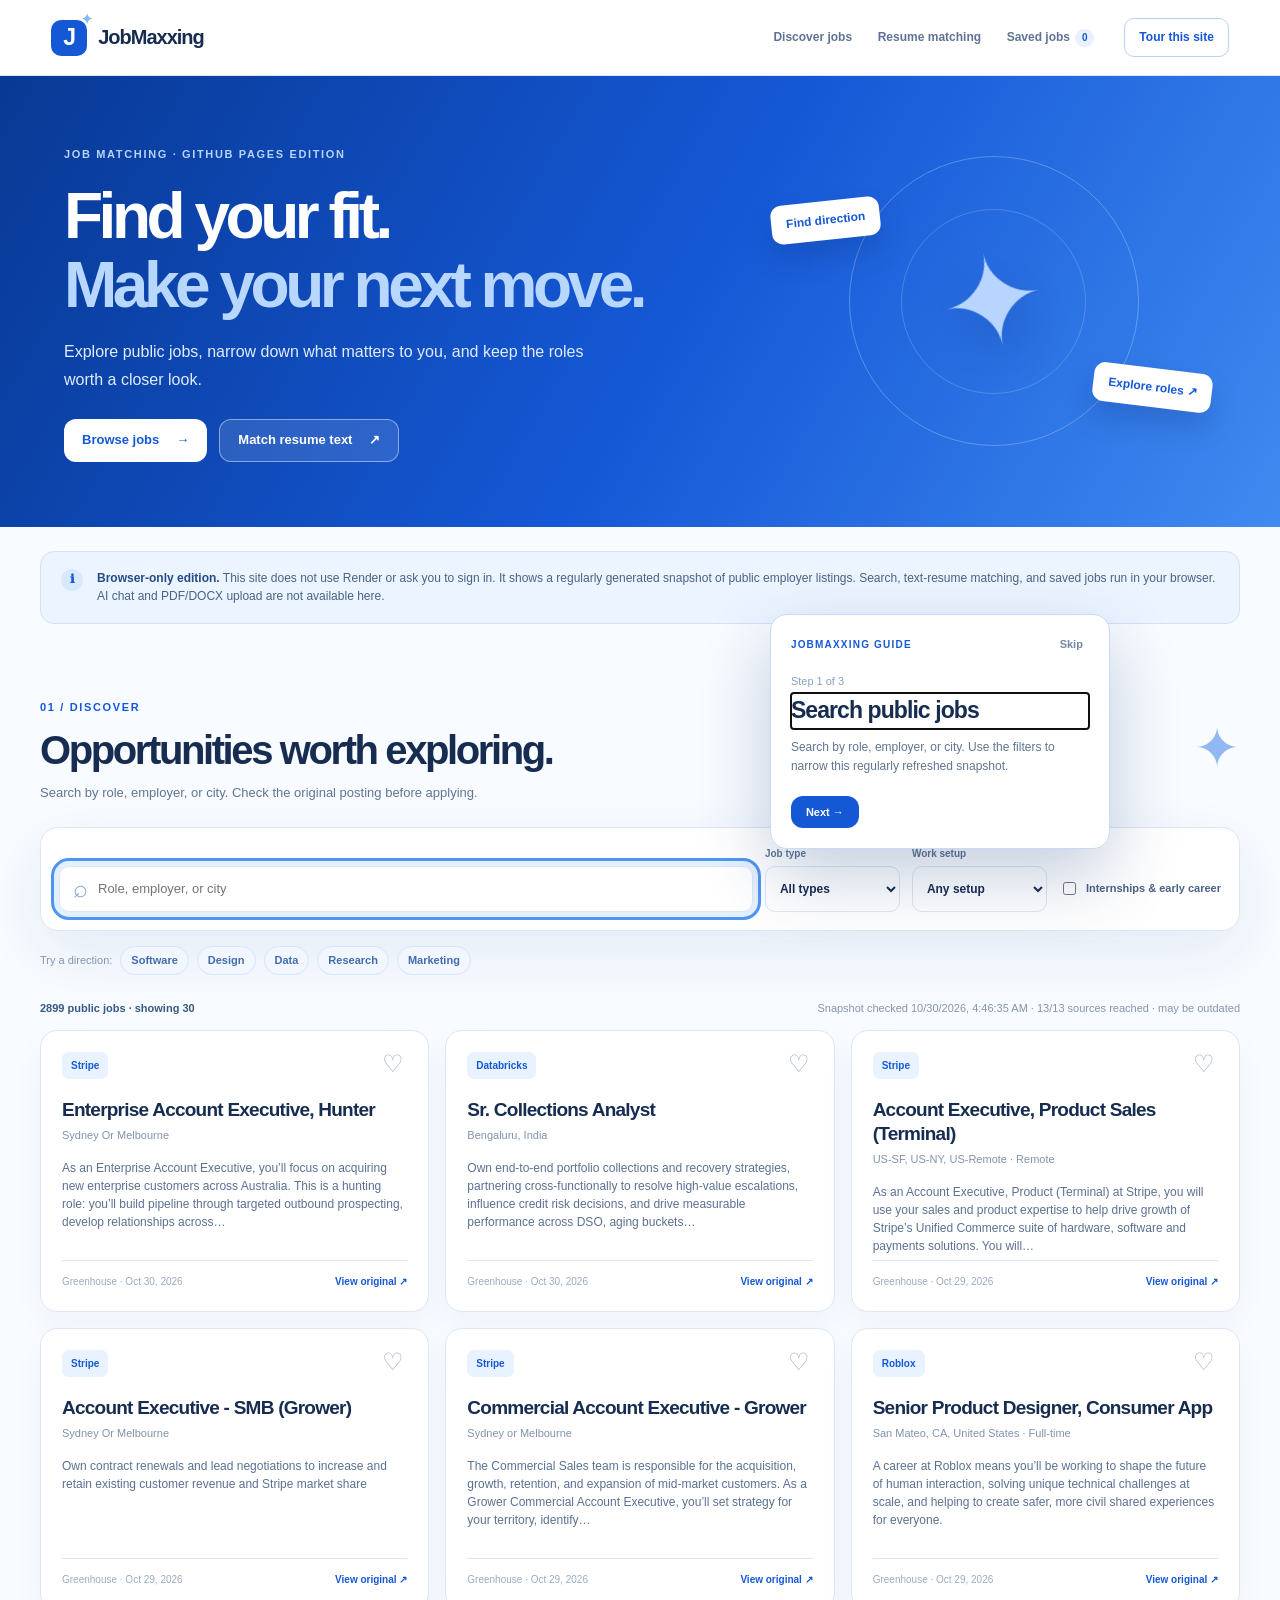
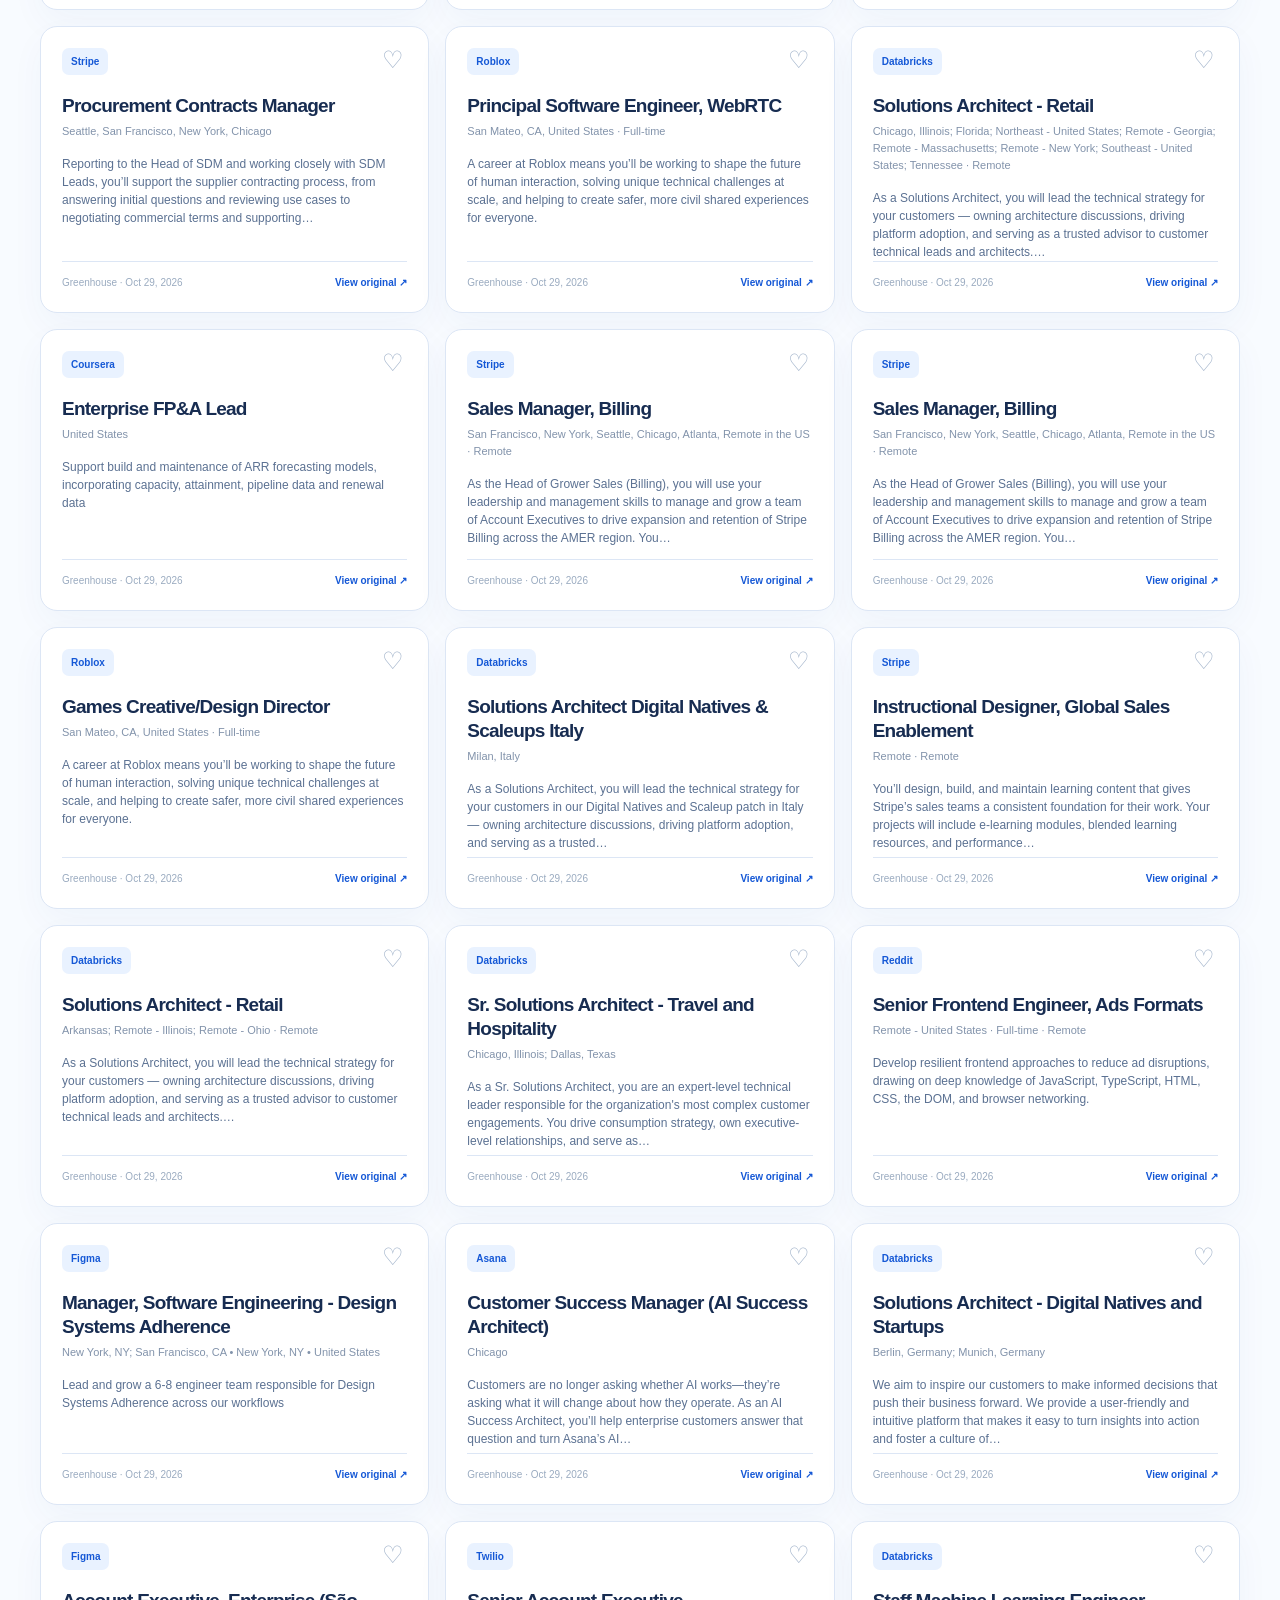
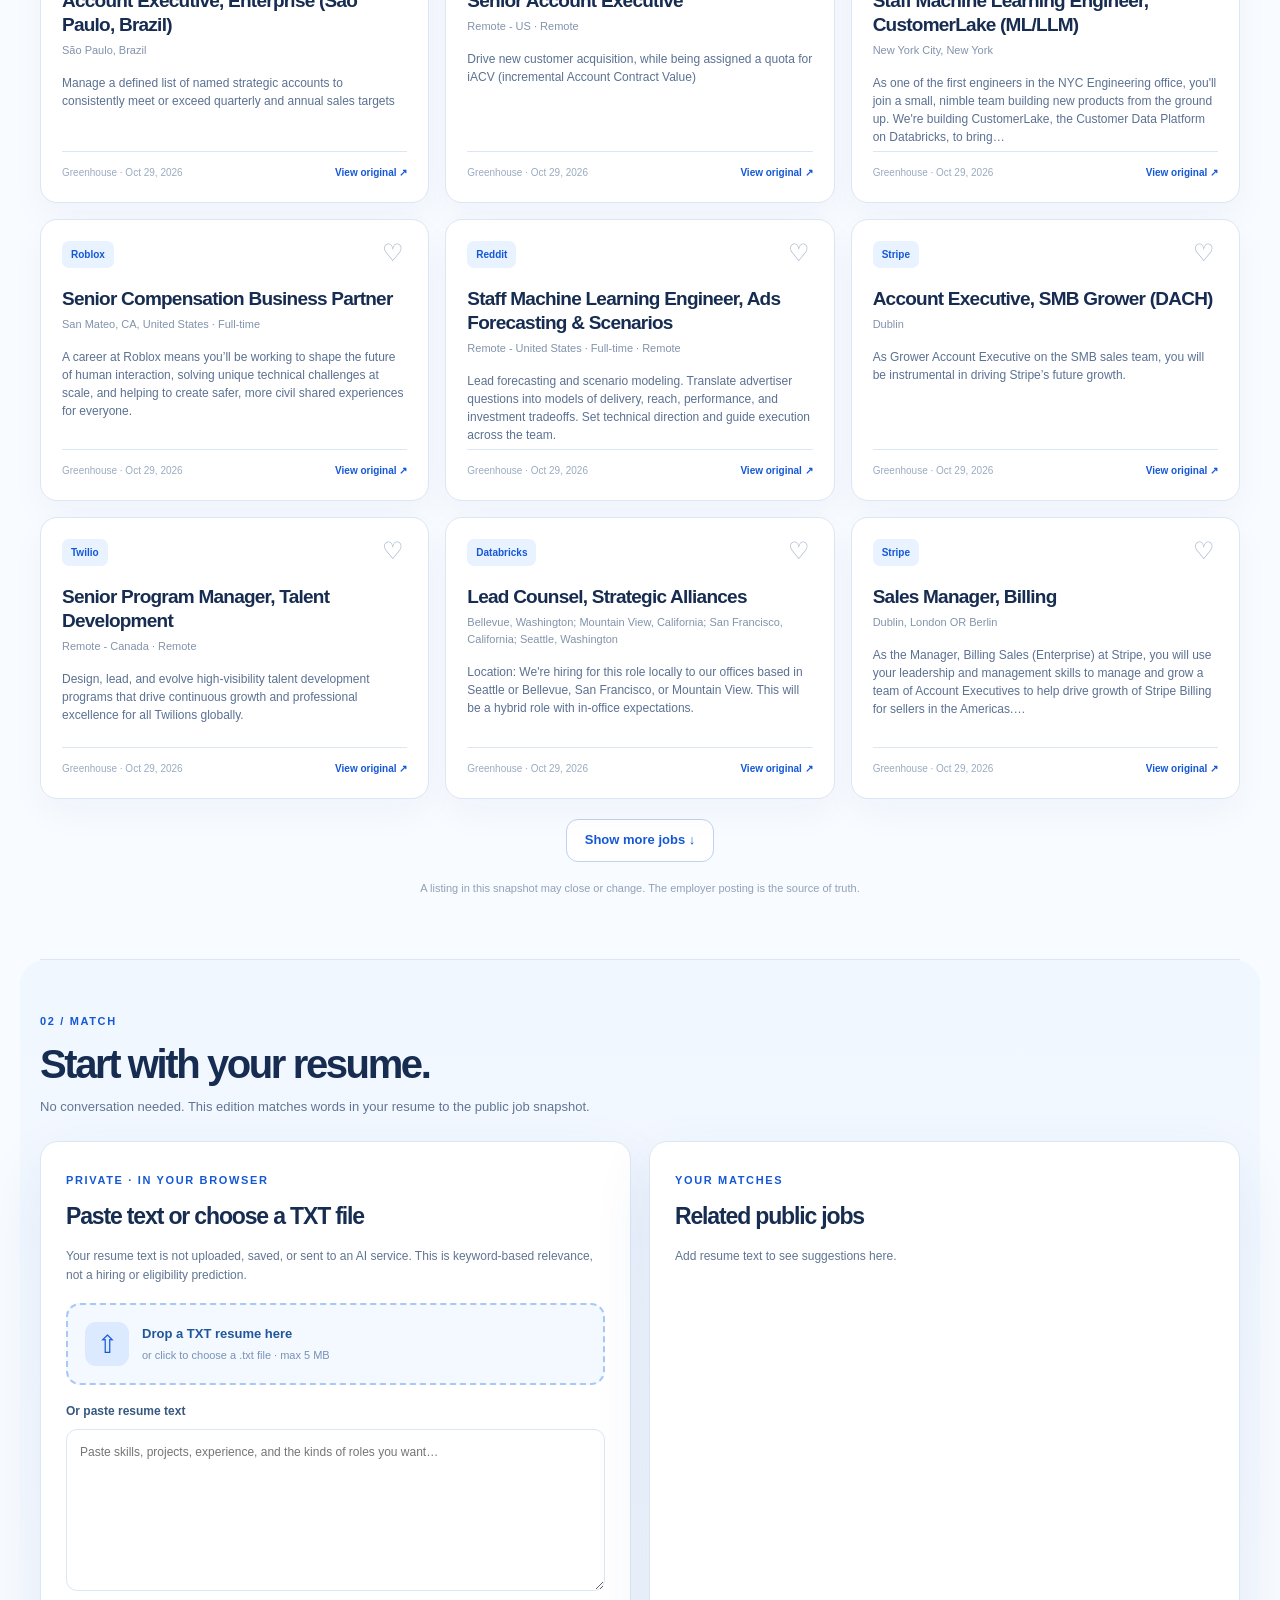
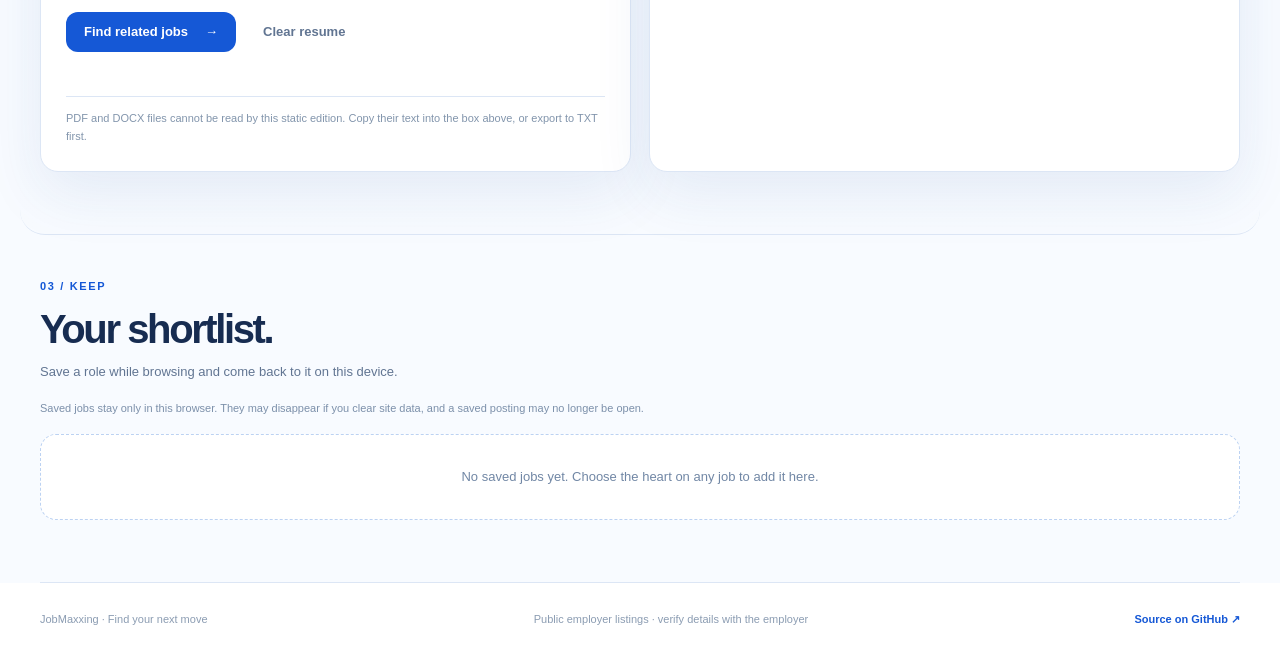
==== docs/index.html @ 38e87e11 "Publish browser-only JobMaxxing Pages edition" ====
<!doctype html>
<html lang="en">
<head>
  <meta charset="utf-8">
  <meta name="viewport" content="width=device-width, initial-scale=1">
  <meta name="description" content="Explore public job postings, match resume text, and save opportunities with JobMaxxing. This GitHub Pages edition runs in your browser.">
  <meta name="theme-color" content="#1558d6">
  <title>JobMaxxing · Find Your Next Move</title>
  <link rel="stylesheet" href="styles.css?v=1">
  <script src="matching.js?v=1" defer></script>
  <script src="app.js?v=1" defer></script>
</head>
<body>
  <header class="site-header">
    <a class="brand" href="#top" aria-label="JobMaxxing home"><span class="brand-mark">J<span>✦</span></span><span>JobMaxxing</span></a>
    <nav class="site-nav" aria-label="Main navigation">
      <a href="#discover">Discover jobs</a>
      <a id="resume-nav" href="#resume">Resume matching</a>
      <a id="saved-nav" href="#saved">Saved jobs <span id="saved-count">0</span></a>
    </nav>
    <button id="tour-open" class="tour-open" type="button">Tour this site</button>
  </header>

  <main id="top">
    <section class="hero" aria-labelledby="hero-title">
      <div class="hero-copy">
        <span class="eyebrow">JOB MATCHING · GITHUB PAGES EDITION</span>
        <h1 id="hero-title">Find your fit.<br><span>Make your next move.</span></h1>
        <p>Explore public jobs, narrow down what matters to you, and keep the roles worth a closer look.</p>
        <div class="hero-actions"><a class="button button-light" href="#discover">Browse jobs <span aria-hidden="true">→</span></a><a class="button button-ghost" href="#resume">Match resume text <span aria-hidden="true">↗</span></a></div>
      </div>
      <div class="hero-art" aria-hidden="true"><div class="orbit orbit-one"></div><div class="orbit orbit-two"></div><span class="hero-star">✦</span><span class="hero-chip chip-one">Find direction</span><span class="hero-chip chip-two">Explore roles ↗</span></div>
    </section>

    <div class="container">
      <section class="edition-note" aria-label="About this edition">
        <span class="note-icon" aria-hidden="true">ℹ</span>
        <p><strong>Browser-only edition.</strong> This site does not use Render or ask you to sign in. It shows a regularly generated snapshot of public employer listings. Search, text-resume matching, and saved jobs run in your browser. AI chat and PDF/DOCX upload are not available here.</p>
      </section>

      <section id="discover" class="section" aria-labelledby="discover-title">
        <div class="section-heading"><div><span class="section-kicker">01 / DISCOVER</span><h2 id="discover-title">Opportunities worth exploring.</h2><p>Search by role, employer, or city. Check the original posting before applying.</p></div><span class="section-spark" aria-hidden="true">✦</span></div>
        <div class="search-panel">
          <label id="search-target" class="search-field"><span aria-hidden="true">⌕</span><span class="sr-only">Search jobs</span><input id="search" type="search" placeholder="Role, employer, or city" autocomplete="off"></label>
          <label class="filter-field"><span>Job type</span><select id="type-filter"><option value="">All types</option><option>Internship</option><option>Full-time</option><option>Part-time</option><option>Fellowship</option><option>Contract</option></select></label>
          <label class="filter-field"><span>Work setup</span><select id="workplace-filter"><option value="">Any setup</option><option>Remote</option><option>Hybrid</option><option>On-site</option></select></label>
          <label class="early-field"><input id="early-filter" type="checkbox"> Internships & early career</label>
        </div>
        <div class="suggestion-row"><span>Try a direction:</span><button data-query="software engineer" type="button">Software</button><button data-query="design" type="button">Design</button><button data-query="data" type="button">Data</button><button data-query="research" type="button">Research</button><button data-query="marketing" type="button">Marketing</button></div>
        <div id="match-filter-banner" class="match-filter-banner" hidden><span>Showing jobs related to your resume text.</span><button id="clear-match-filter" type="button">Show all jobs</button></div>
        <div class="results-top"><strong id="results-count">Loading public jobs…</strong><span id="snapshot-status" role="status">Checking the latest published snapshot…</span></div>
        <div id="job-list" class="job-grid" aria-live="polite"></div>
        <button id="show-more" class="button button-outline show-more" type="button" hidden>Show more jobs ↓</button>
        <p class="section-foot">A listing in this snapshot may close or change. The employer posting is the source of truth.</p>
      </section>

      <section id="resume" class="section resume-section" aria-labelledby="resume-title">
        <div class="section-heading"><div><span class="section-kicker">02 / MATCH</span><h2 id="resume-title">Start with your resume.</h2><p>No conversation needed. This edition matches words in your resume to the public job snapshot.</p></div></div>
        <div class="resume-layout">
          <div class="resume-card">
            <span class="card-eyebrow">PRIVATE · IN YOUR BROWSER</span>
            <h3>Paste text or choose a TXT file</h3>
            <p>Your resume text is not uploaded, saved, or sent to an AI service. This is keyword-based relevance, not a hiring or eligibility prediction.</p>
            <label id="resume-target" class="file-drop" for="resume-file" tabindex="0"><input id="resume-file" class="sr-only" type="file" accept=".txt,text/plain"><span class="drop-icon" aria-hidden="true">⇧</span><span><strong>Drop a TXT resume here</strong><small>or click to choose a .txt file · max 5 MB</small></span></label>
            <label class="paste-label" for="resume-text">Or paste resume text</label>
            <textarea id="resume-text" rows="7" maxlength="30000" autocomplete="off" placeholder="Paste skills, projects, experience, and the kinds of roles you want…"></textarea>
            <div class="resume-actions"><button id="match-resume" class="button button-primary" type="button">Find related jobs <span aria-hidden="true">→</span></button><button id="clear-resume" class="button button-quiet" type="button">Clear resume</button></div>
            <p id="resume-status" class="resume-status" role="status"></p>
            <p class="format-note">PDF and DOCX files cannot be read by this static edition. Copy their text into the box above, or export to TXT first.</p>
          </div>
          <div class="match-card"><span class="card-eyebrow">YOUR MATCHES</span><h3>Related public jobs</h3><p id="match-intro">Add resume text to see suggestions here.</p><div id="match-signals" class="signal-list"></div><div id="match-list" class="match-list"></div><button id="browse-matches" class="button button-outline" type="button" hidden>See these jobs in Discover →</button></div>
        </div>
      </section>

      <section id="saved" class="section" aria-labelledby="saved-title">
        <div class="section-heading"><div><span class="section-kicker">03 / KEEP</span><h2 id="saved-title">Your shortlist.</h2><p>Save a role while browsing and come back to it on this device.</p></div></div>
        <p class="saved-note">Saved jobs stay only in this browser. They may disappear if you clear site data, and a saved posting may no longer be open.</p>
        <div id="saved-list" class="job-grid"></div>
      </section>
    </div>
  </main>

  <footer class="site-footer"><span>JobMaxxing · Find your next move</span><span>Public employer listings · verify details with the employer</span><a href="https://github.com/Linda-888/JobMaxxing" target="_blank" rel="noopener noreferrer">Source on GitHub ↗</a></footer>

  <div id="tour" class="tour" hidden><div class="tour-card" role="dialog" aria-labelledby="tour-title" aria-describedby="tour-description"><div class="tour-top"><span>JOBMAXXING GUIDE</span><button id="tour-skip" type="button">Skip</button></div><p id="tour-step">Step 1 of 3</p><h2 id="tour-title" tabindex="-1">Search jobs</h2><p id="tour-description"></p><div class="tour-actions"><button id="tour-back" type="button">Back</button><button id="tour-next" class="button button-primary" type="button">Next →</button></div></div></div>
  <noscript><p class="noscript">JobMaxxing's GitHub Pages edition needs JavaScript for search and matching.</p></noscript>
</body>
</html>
---- docs/styles.css ----
:root{--blue:#1558d6;--deep:#0f439e;--ink:#172c51;--muted:#617592;--line:#dce6f5;--pale:#f4f8ff;--shadow:0 22px 60px rgba(31,82,155,.09)}
*{box-sizing:border-box}html{scroll-behavior:smooth}body{margin:0;background:#f8fbff;color:var(--ink);font:15px/1.55 -apple-system,BlinkMacSystemFont,"Segoe UI",Arial,sans-serif}button,input,select,textarea{font:inherit}button{cursor:pointer}a{color:inherit;text-decoration:none}button:focus-visible,a:focus-visible,input:focus-visible,select:focus-visible,textarea:focus-visible{outline:3px solid #87b8ff;outline-offset:3px}[hidden]{display:none!important}.sr-only{position:absolute;width:1px;height:1px;padding:0;margin:-1px;overflow:hidden;clip:rect(0,0,0,0);white-space:nowrap;border:0}
.site-header{height:76px;padding:0 clamp(20px,4vw,68px);display:flex;align-items:center;gap:30px;background:#fff;border-bottom:1px solid var(--line);position:sticky;top:0;z-index:30}.brand{display:inline-flex;align-items:center;gap:11px;font-size:20px;font-weight:800;letter-spacing:-.05em;white-space:nowrap}.brand-mark{width:36px;height:36px;position:relative;display:grid;place-items:center;border-radius:10px;background:var(--blue);color:#fff;font-size:23px;line-height:1}.brand-mark span{position:absolute;color:#86b9ff;right:-5px;top:-8px;font-size:14px}.site-nav{margin-left:auto;display:flex;align-items:center;gap:clamp(14px,2vw,32px);font-size:12px;font-weight:700;color:#5f7395}.site-nav a:hover,.site-footer a:hover{color:var(--blue)}#saved-count{display:inline-block;min-width:19px;padding:1px 5px;margin-left:2px;border-radius:20px;background:#e9f1ff;color:var(--blue);text-align:center;font-size:10px}.tour-open{border:1px solid #b8d1f4;background:#fff;color:var(--blue);padding:9px 14px;border-radius:10px;font-size:12px;font-weight:800;white-space:nowrap}.tour-open:hover{background:#f0f6ff}
.hero{min-height:420px;padding:65px max(5vw,calc((100vw - 1200px)/2));background:linear-gradient(120deg,#083994 0%,#1558d6 53%,#408af1 100%);color:#fff;display:grid;grid-template-columns:minmax(0,1.2fr) minmax(260px,.8fr);align-items:center;overflow:hidden;gap:40px}.hero-copy{position:relative;z-index:1}.eyebrow,.section-kicker,.card-eyebrow{font-size:11px;font-weight:800;letter-spacing:.15em}.eyebrow{color:#b7d3ff}.hero h1{font-size:clamp(43px,5vw,70px);line-height:1.08;letter-spacing:-.07em;margin:18px 0}.hero h1 span{color:#b8d7ff}.hero p{max-width:550px;color:#e1edff;font-size:16px;line-height:1.7;margin:0 0 26px}.hero-actions{display:flex;flex-wrap:wrap;gap:12px}.button{display:inline-flex;align-items:center;justify-content:center;gap:17px;border:0;border-radius:12px;padding:12px 18px;font-size:13px;font-weight:800;line-height:1.3;transition:transform .16s,background .16s,border-color .16s}.button:hover:not(:disabled){transform:translateY(-2px)}.button-light{color:var(--blue);background:#fff}.button-ghost{color:#fff;background:rgba(255,255,255,.12);border:1px solid rgba(255,255,255,.45)}.button-primary{color:#fff;background:var(--blue)}.button-primary:hover{background:var(--deep)}.button-outline{color:var(--blue);background:#fff;border:1px solid #bfd2ef}.button-outline:hover{border-color:var(--blue)}.button-quiet{color:var(--muted);background:transparent}.hero-art{height:280px;position:relative;display:grid;place-items:center}.orbit{position:absolute;border:1px solid rgba(255,255,255,.26);border-radius:50%;width:290px;height:290px}.orbit-two{width:185px;height:185px;border-color:rgba(255,255,255,.19)}.hero-star{font-size:125px;line-height:1;color:#b7d5ff;transform:rotate(-12deg);filter:drop-shadow(0 20px 26px rgba(0,25,88,.25))}.hero-chip{position:absolute;background:#fff;color:var(--blue);padding:10px 15px;border-radius:11px;box-shadow:0 15px 28px rgba(0,25,88,.18);font-size:12px;font-weight:800}.chip-one{top:40px;left:0;transform:rotate(-6deg)}.chip-two{bottom:35px;right:4px;transform:rotate(7deg)}
.container{width:min(1200px,calc(100% - 40px));margin:0 auto}.edition-note{display:flex;gap:14px;margin:24px 0 32px;padding:17px 20px;border:1px solid #d1e2f9;background:#ecf4ff;border-radius:14px;color:#476387;font-size:12px}.edition-note p{margin:0}.edition-note strong{color:#244b84}.note-icon{width:22px;height:22px;flex:0 0 22px;display:grid;place-items:center;border-radius:50%;background:#d7e8ff;color:var(--blue);font-weight:800}.section{scroll-margin-top:90px;padding:38px 0 62px;border-bottom:1px solid var(--line)}.section-heading{display:flex;justify-content:space-between;align-items:center;gap:30px;margin-bottom:24px}.section-kicker,.card-eyebrow{color:var(--blue)}.section-heading h2{font-size:clamp(28px,3.4vw,40px);line-height:1.2;letter-spacing:-.06em;margin:9px 0}.section-heading p{margin:0;color:var(--muted);font-size:13px}.section-spark{font-size:55px;color:#91b8f3}.search-panel{display:flex;align-items:end;gap:12px;flex-wrap:wrap;padding:18px;background:#fff;border:1px solid var(--line);border-radius:18px;box-shadow:var(--shadow)}.search-field{height:46px;flex:1 1 260px;min-width:200px;display:flex;align-items:center;gap:8px;padding:0 13px;border:1px solid var(--line);border-radius:10px}.search-field:focus-within,.filter-field select:focus{border-color:#7fb0f3}.search-field span{font-size:25px;color:#8da8cf}.search-field input{width:100%;border:0;outline:0;color:var(--ink);font-size:13px}.filter-field{display:flex;flex-direction:column;gap:4px;color:#617592;font-size:10px;font-weight:800}.filter-field select{min-width:135px;height:46px;padding:0 10px;border:1px solid var(--line);border-radius:10px;background:#fff;color:var(--ink);font-size:12px}.early-field{height:46px;display:flex;align-items:center;gap:7px;color:#496186;font-size:11px;font-weight:700;white-space:nowrap}.early-field input{accent-color:var(--blue)}.suggestion-row{display:flex;align-items:center;gap:8px;flex-wrap:wrap;margin:15px 0 25px;color:#8496b1;font-size:11px}.suggestion-row button{border:1px solid #d7e5f9;background:#f1f6ff;color:#426cae;padding:5px 10px;border-radius:20px;font-size:11px;font-weight:700}.suggestion-row button:hover{border-color:var(--blue);color:var(--blue)}.results-top{display:flex;justify-content:space-between;gap:20px;align-items:baseline;margin:0 0 13px;font-size:11px}.results-top strong{color:#365985}.results-top span{color:#8495ad;text-align:right}.job-grid{display:grid;grid-template-columns:repeat(3,minmax(0,1fr));gap:16px}.job-card{min-height:282px;background:#fff;border:1px solid var(--line);border-radius:17px;padding:21px;box-shadow:0 14px 35px rgba(25,75,150,.04);display:flex;flex-direction:column}.job-head{display:flex;align-items:flex-start;justify-content:space-between;gap:9px}.company-tag{font-size:10px;font-weight:800;color:var(--blue);background:#e9f2ff;border-radius:7px;padding:6px 9px;max-width:80%;overflow:hidden;text-overflow:ellipsis;white-space:nowrap}.save-job{border:0;background:transparent;color:#9eb0c8;font-size:24px;line-height:1;padding:0 3px}.save-job[aria-pressed="true"]{color:var(--blue)}.job-card h3{font-size:19px;letter-spacing:-.04em;line-height:1.25;margin:19px 0 5px}.job-meta{margin:0;color:#8293ab;font-size:11px}.job-summary{font-size:12px;color:#5b7192;margin:15px 0 0;line-height:1.5}.job-match-reason{background:#f0f6ff;color:#3565a4;font-size:11px;padding:9px 10px;border-radius:8px;margin-top:12px}.job-foot{border-top:1px solid var(--line);display:flex;justify-content:space-between;align-items:center;gap:8px;margin-top:auto;padding-top:13px;font-size:10px;color:#9aabc0}.job-foot a{color:var(--blue);font-weight:800;white-space:nowrap}.job-foot a:hover{text-decoration:underline}.empty-state{grid-column:1/-1;border:1px dashed #bcd2f2;border-radius:16px;background:#fff;padding:32px;text-align:center;color:#7187a5;font-size:13px}.show-more{margin:20px auto 0;display:flex}.section-foot{font-size:11px;color:#92a1b6;text-align:center;margin:18px 0 0}
.resume-section{background:linear-gradient(180deg,#f1f7ff 0%,#f8fbff 100%);margin:0 -20px;padding:48px 20px 62px;border-radius:25px}.resume-layout{display:grid;grid-template-columns:1fr 1fr;gap:18px}.resume-card,.match-card{background:#fff;border:1px solid var(--line);border-radius:18px;padding:25px;box-shadow:var(--shadow)}.resume-card h3,.match-card h3{font-size:23px;letter-spacing:-.05em;margin:9px 0 6px}.resume-card>p,.match-card>p{font-size:12px;color:var(--muted);line-height:1.6}.file-drop{display:flex;align-items:center;gap:13px;border:2px dashed #a9c9f4;background:#f4f9ff;border-radius:14px;padding:17px;margin:18px 0 17px;cursor:pointer}.file-drop:hover,.file-drop.is-dragging{background:#eaf4ff;border-color:var(--blue)}.drop-icon{width:44px;height:44px;flex:0 0 44px;display:grid;place-items:center;border-radius:11px;background:#dbeaff;color:var(--blue);font-size:25px}.file-drop strong,.file-drop small{display:block}.file-drop strong{color:#22569a;font-size:13px}.file-drop small{color:#7892b5;font-size:11px;margin-top:3px}.paste-label{display:block;font-size:12px;font-weight:800;color:#375980;margin:0 0 8px}.resume-card textarea{width:100%;resize:vertical;border:1px solid var(--line);border-radius:11px;min-height:135px;padding:13px;color:var(--ink);font-size:12px;line-height:1.6}.resume-actions{display:flex;align-items:center;flex-wrap:wrap;gap:9px;margin-top:14px}.resume-status{min-height:18px;color:#245f9a!important;margin:12px 0 0}.format-note{font-size:11px!important;color:#8295ac!important;border-top:1px solid var(--line);padding-top:13px;margin:14px 0 0}.signal-list{display:flex;gap:7px;flex-wrap:wrap;margin:15px 0}.signal-list span{background:#eaf3ff;color:#2f62a5;padding:5px 9px;border-radius:20px;font-size:10px;font-weight:700}.match-list{display:flex;flex-direction:column;gap:10px;max-height:440px;overflow:auto}.match-row{border:1px solid var(--line);padding:13px;border-radius:11px}.match-row strong{display:block;font-size:12px}.match-row small{display:block;color:#7a8fab;font-size:10px;margin:3px 0}.match-row p{font-size:11px;color:#4c709e;margin:7px 0}.match-row a{font-size:11px;font-weight:800;color:var(--blue)}#browse-matches{margin-top:16px}.saved-note{font-size:11px;color:#7c90aa;margin-top:-6px;margin-bottom:17px}.site-footer{display:flex;justify-content:space-between;flex-wrap:wrap;gap:12px;padding:28px max(20px,calc((100vw - 1200px)/2));background:#fff;color:#8b9cb2;font-size:11px}.site-footer a{color:var(--blue);font-weight:800}
.match-filter-banner{display:flex;align-items:center;justify-content:space-between;gap:12px;background:#e9f3ff;border:1px solid #c7dcf9;padding:10px 14px;border-radius:10px;color:#32639d;font-size:11px;margin:-6px 0 16px}.match-filter-banner button{border:0;background:transparent;color:var(--blue);font-weight:800;font-size:11px}
.job-age-warning{color:#9a6b22;background:#fff8e8;border-radius:7px;padding:7px 9px;font-size:10px;margin:11px 0}
.tour{position:fixed;inset:0;z-index:80;pointer-events:none}.tour-card{position:fixed;width:min(340px,calc(100vw - 24px));padding:20px;border:1px solid #c7daf6;border-radius:17px;background:#fff;box-shadow:0 28px 70px rgba(15,54,118,.24);pointer-events:auto}.tour-top{display:flex;justify-content:space-between;align-items:center;color:var(--blue);font-size:10px;font-weight:800;letter-spacing:.12em}.tour-top button,.tour-actions>button:first-child{border:0;background:transparent;color:#7487a1;font-size:11px;font-weight:700}.tour-card #tour-step{font-size:11px;color:#88a0be;margin:19px 0 3px}.tour-card h2{font-size:23px;letter-spacing:-.04em;margin:0}.tour-card #tour-description{font-size:12px;color:#607693;line-height:1.6;margin:9px 0 20px}.tour-actions{display:flex;justify-content:space-between;align-items:center}.tour-actions .button{padding:9px 15px;font-size:11px}.tour-target{position:relative!important;outline:3px solid #4f96f4!important;outline-offset:5px;box-shadow:0 0 0 8px rgba(84,151,242,.15)}.noscript{position:fixed;bottom:0;background:#fff6e8;padding:12px;width:100%;text-align:center}
@media(max-width:1000px){.job-grid{grid-template-columns:repeat(2,minmax(0,1fr))}.hero{padding:55px 30px}.site-header{padding:0 25px}.site-nav{gap:13px}.hero-art{transform:scale(.85)}}
@media(max-width:700px){.site-header{height:auto;min-height:68px;flex-wrap:wrap;gap:8px 14px;padding:12px 18px}.brand{font-size:17px}.brand-mark{width:31px;height:31px;font-size:20px}.tour-open{margin-left:auto;font-size:10px;padding:7px 9px}.site-nav{order:3;margin:3px 0 0;width:100%;justify-content:space-between;gap:6px;font-size:10px}.site-nav a{white-space:nowrap}.hero{grid-template-columns:1fr;min-height:0;padding:45px 22px}.hero-art{display:none}.hero h1{font-size:clamp(39px,10vw,57px)}.hero p{font-size:14px}.container{width:calc(100% - 28px)}.edition-note{margin-top:15px}.section{scroll-margin-top:115px;padding:31px 0 46px}.section-heading h2{font-size:29px}.section-spark{display:none}.search-panel{padding:13px}.search-field{flex-basis:100%}.filter-field{flex:1}.filter-field select{width:100%;min-width:0}.early-field{flex-basis:100%;height:28px}.job-grid{grid-template-columns:1fr}.job-card{min-height:0}.resume-section{margin:0 -14px;padding:35px 14px 48px;border-radius:18px}.resume-layout{grid-template-columns:1fr}.resume-card,.match-card{padding:18px}.results-top{flex-direction:column;gap:3px}.results-top span{text-align:left}.site-footer{padding:25px 18px}.tour-card{max-height:calc(100dvh - 20px);overflow:auto}}
@media(prefers-reduced-motion:reduce){html{scroll-behavior:auto}.button{transition:none}}
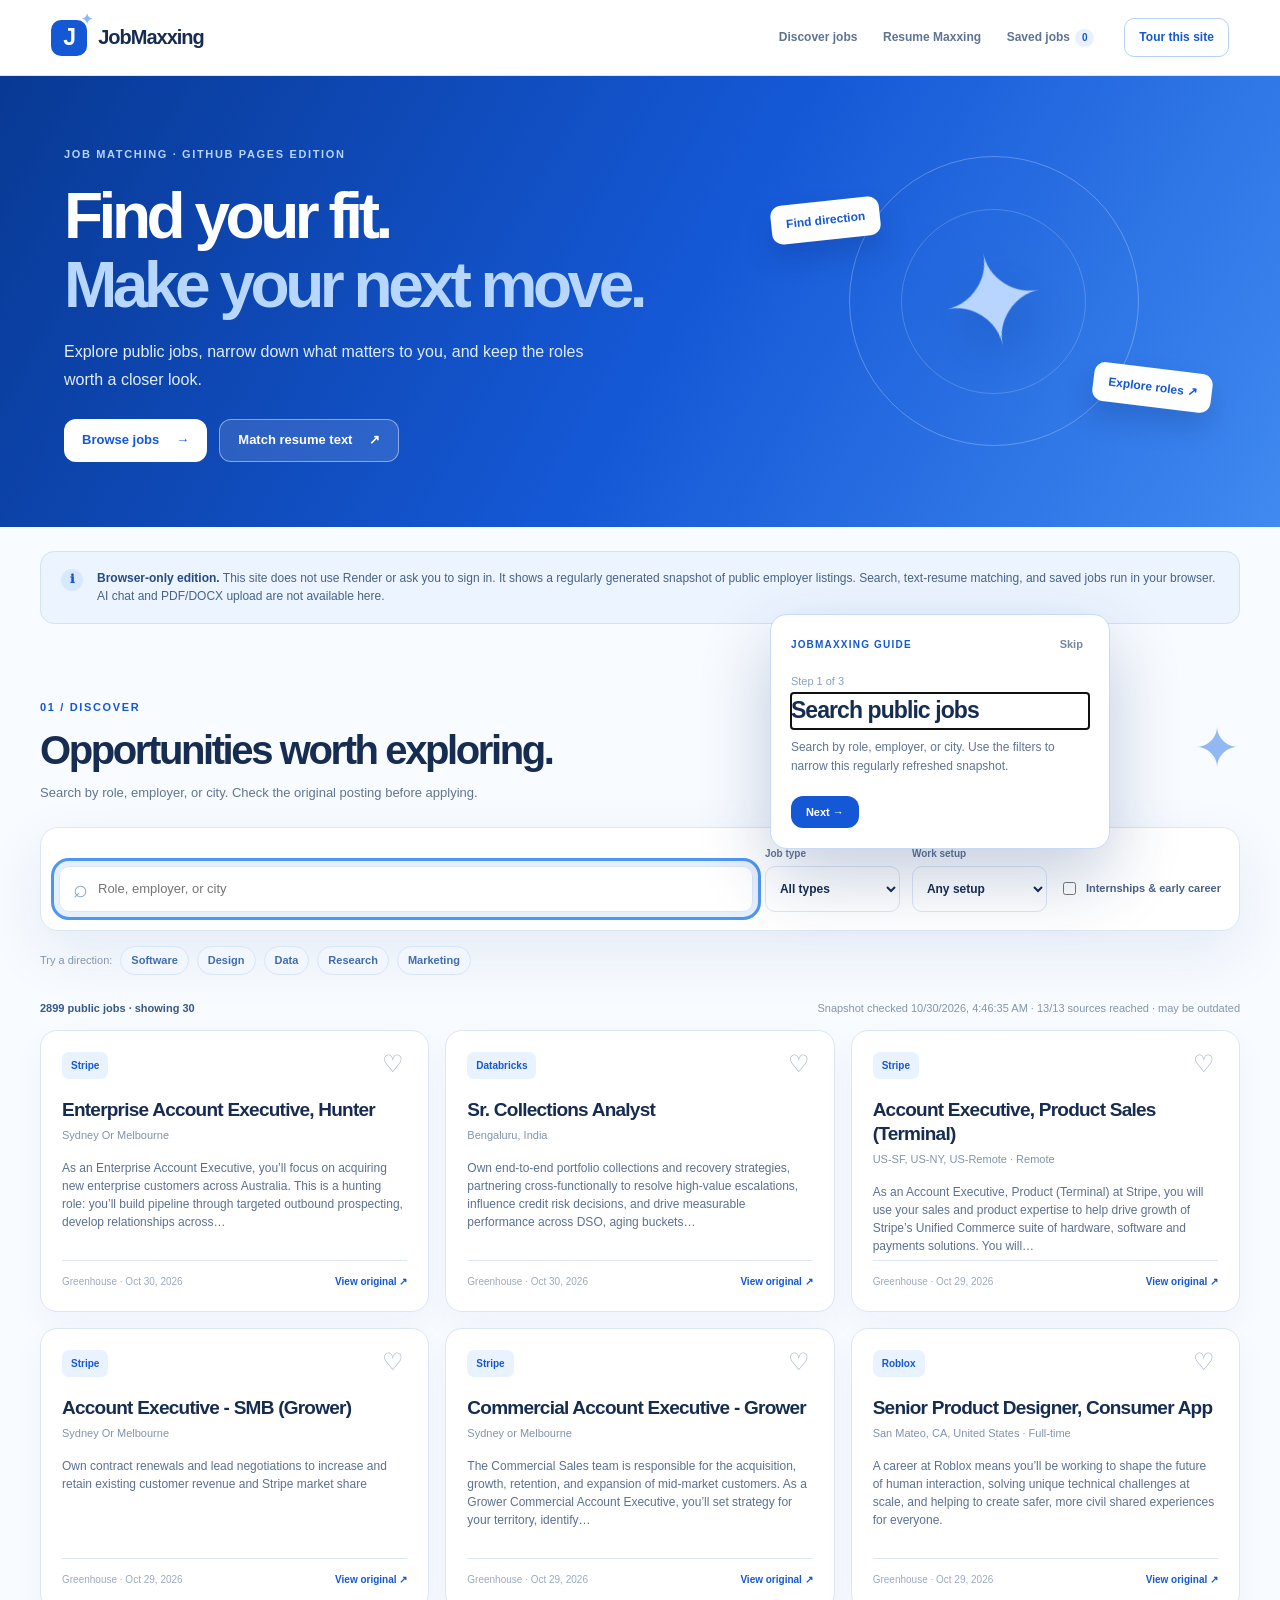
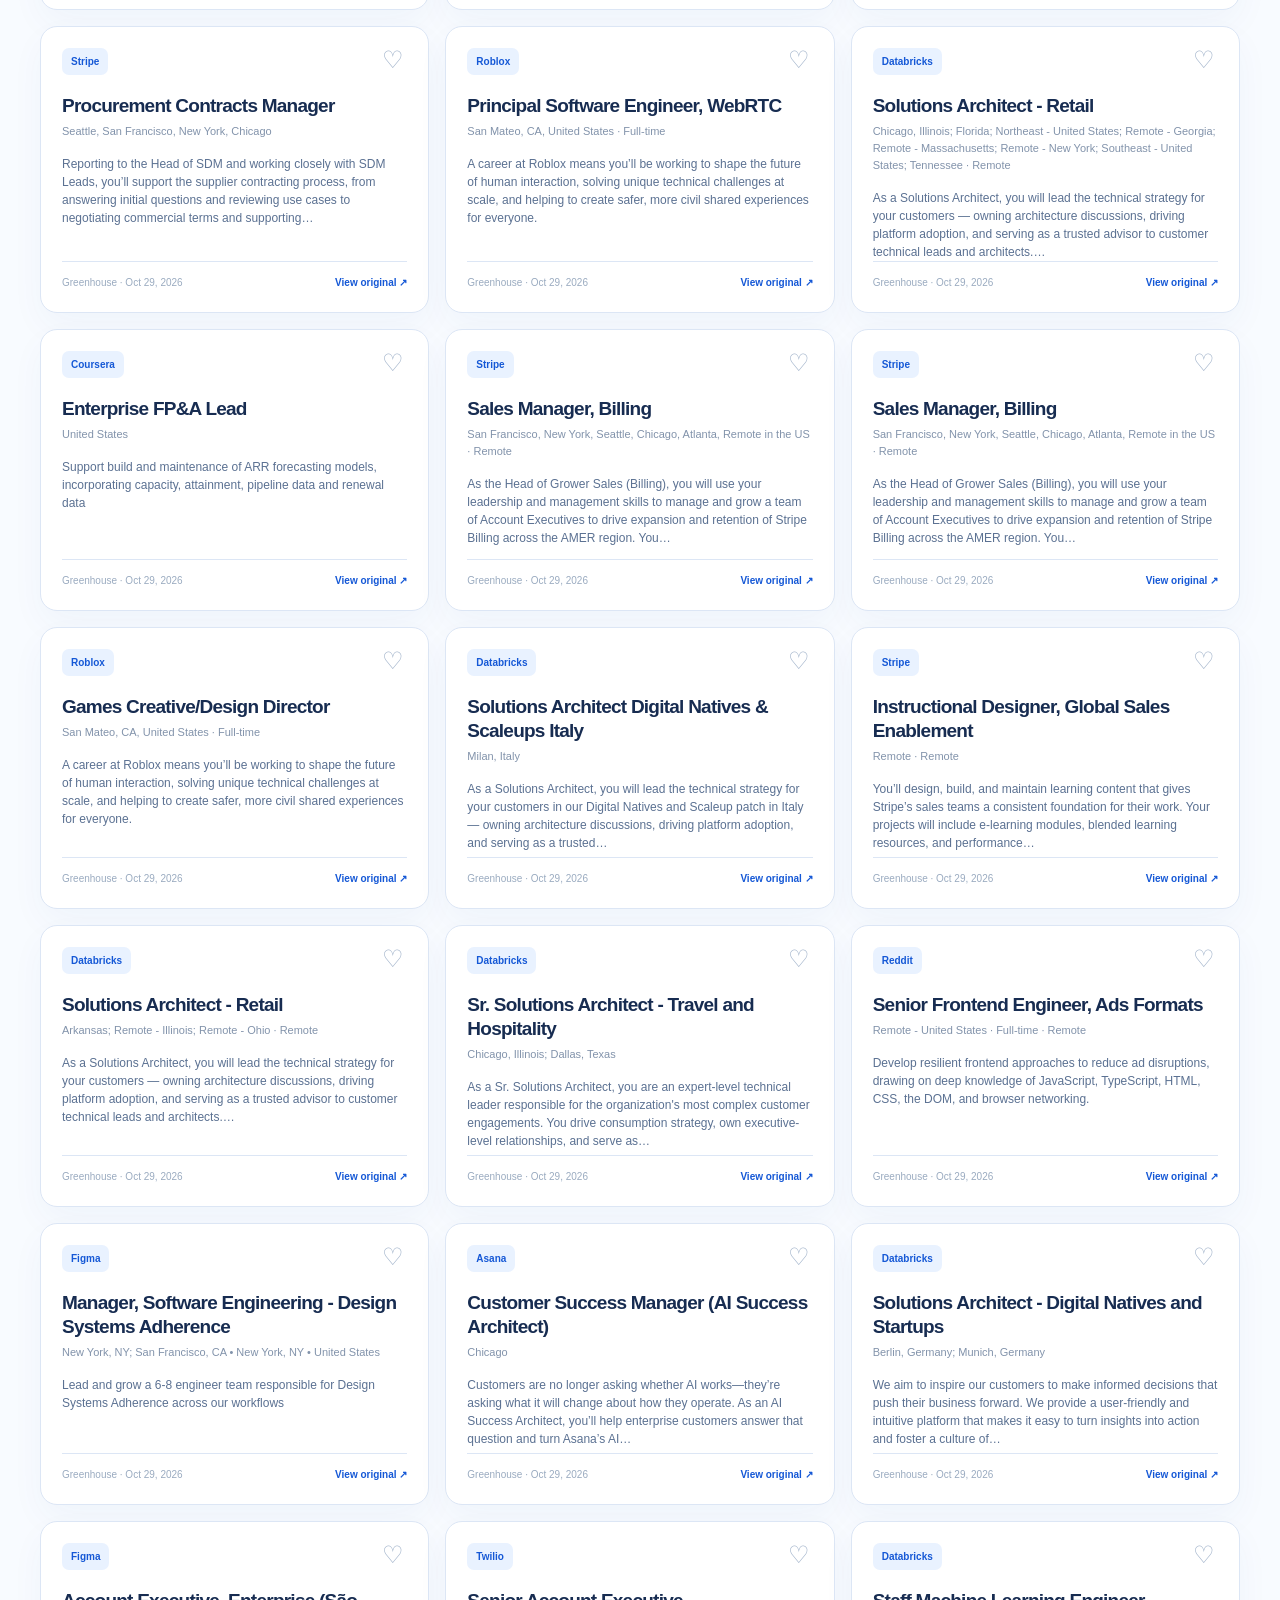
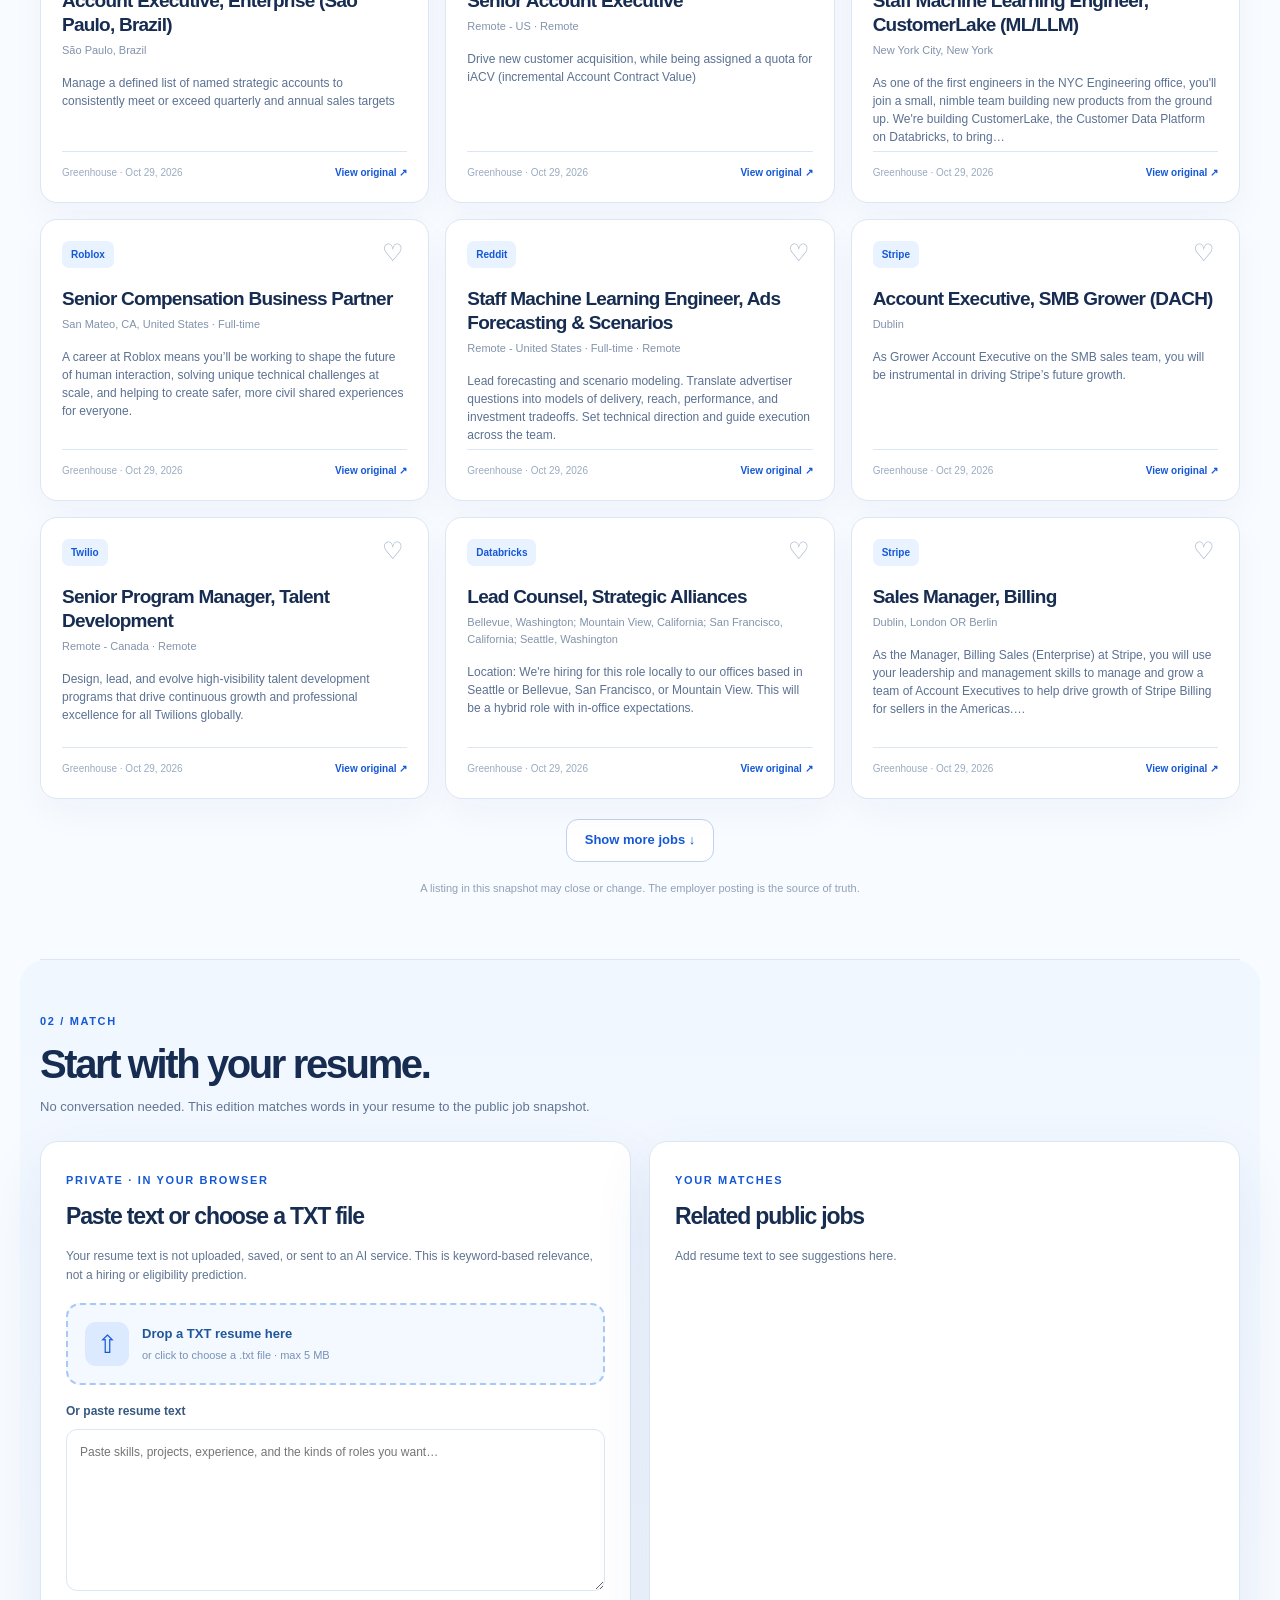
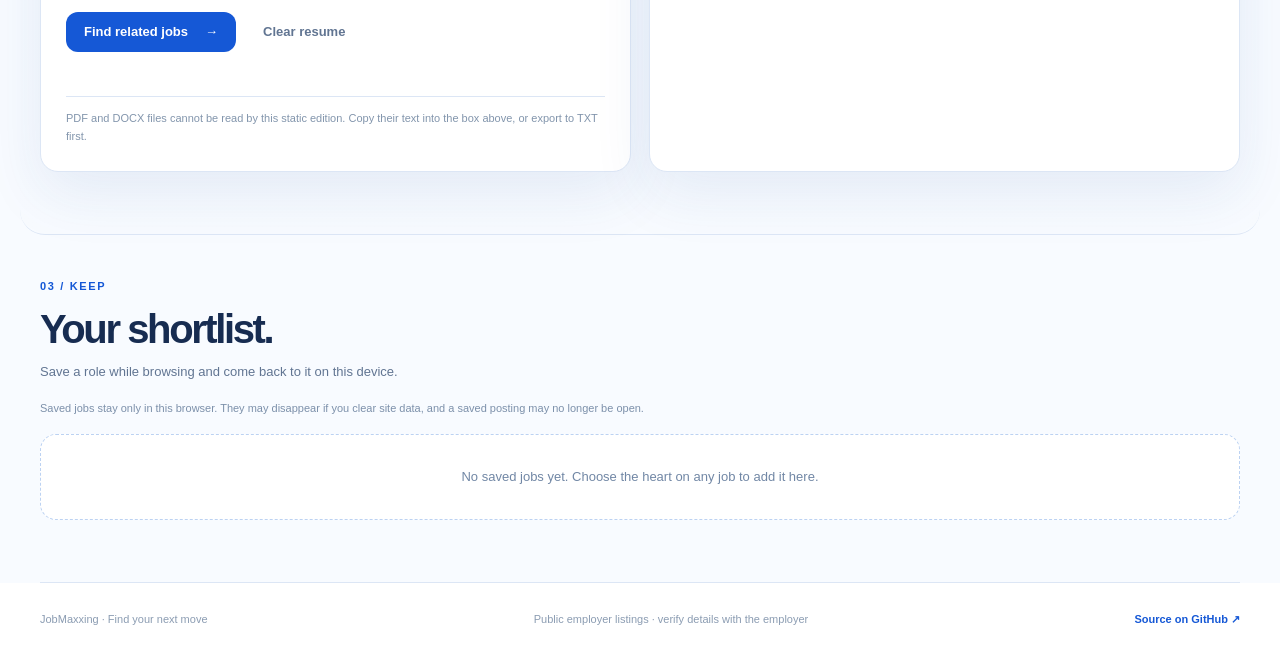
==== commit d39dbf5e: "Refine Resume Maxxing navigation" ====
--- a/docs/index.html
+++ b/docs/index.html
@@ -15,7 +15,7 @@
     <a class="brand" href="#top" aria-label="JobMaxxing home"><span class="brand-mark">J<span>✦</span></span><span>JobMaxxing</span></a>
     <nav class="site-nav" aria-label="Main navigation">
       <a href="#discover">Discover jobs</a>
-      <a id="resume-nav" href="#resume">Resume matching</a>
+      <a id="resume-nav" href="#resume">Resume Maxxing</a>
       <a id="saved-nav" href="#saved">Saved jobs <span id="saved-count">0</span></a>
     </nav>
     <button id="tour-open" class="tour-open" type="button">Tour this site</button>
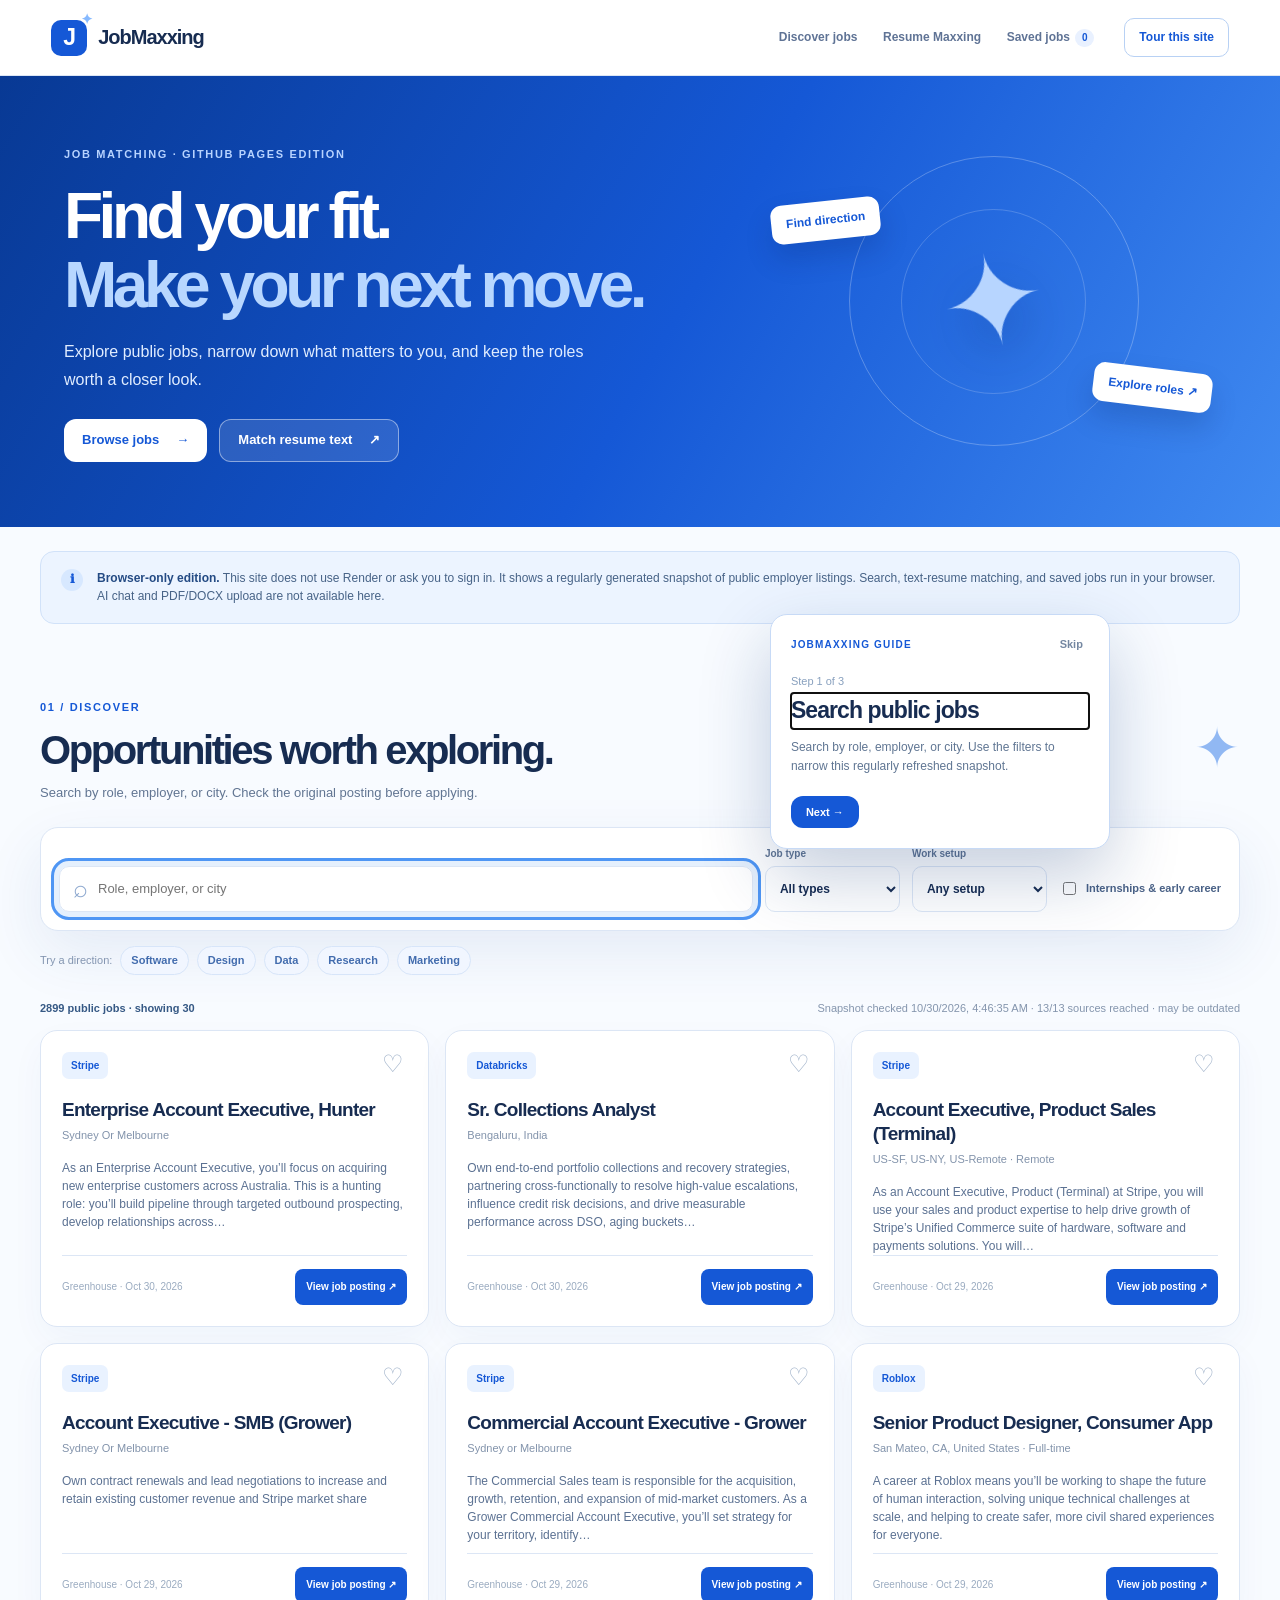
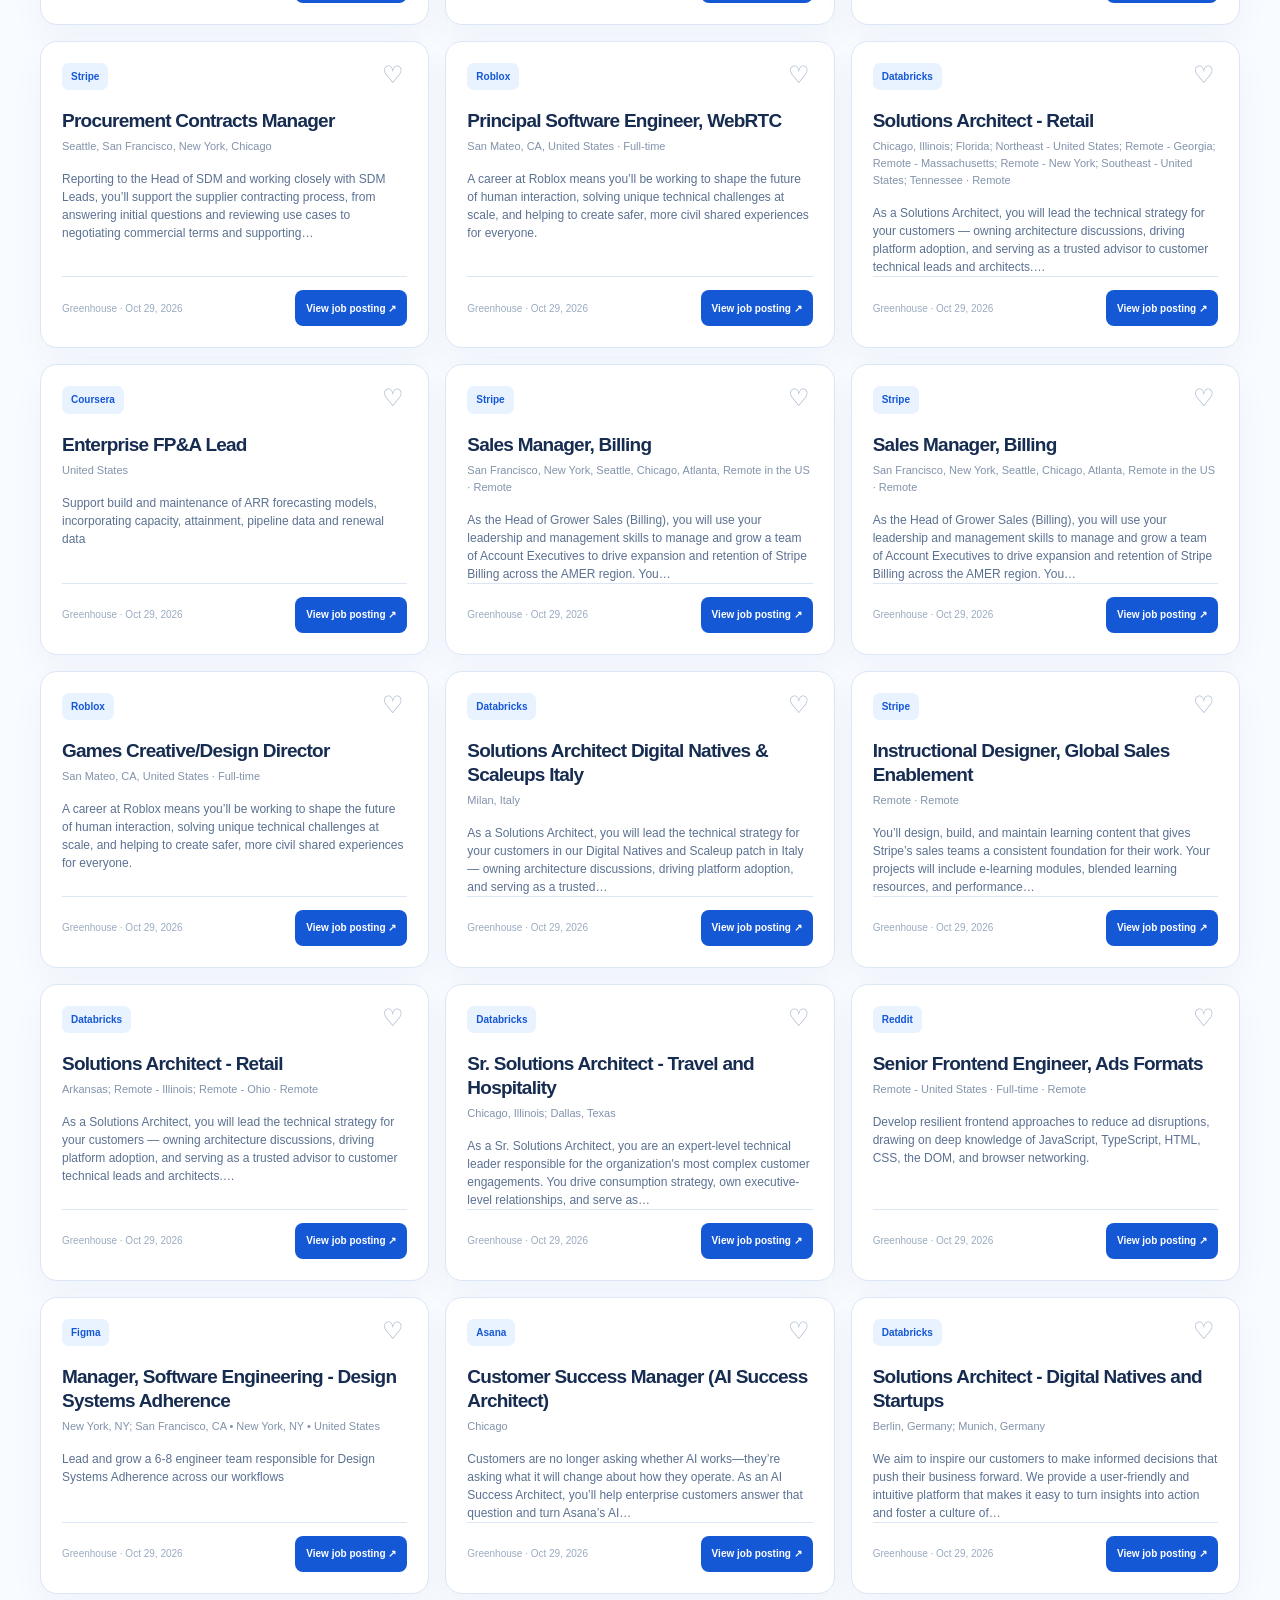
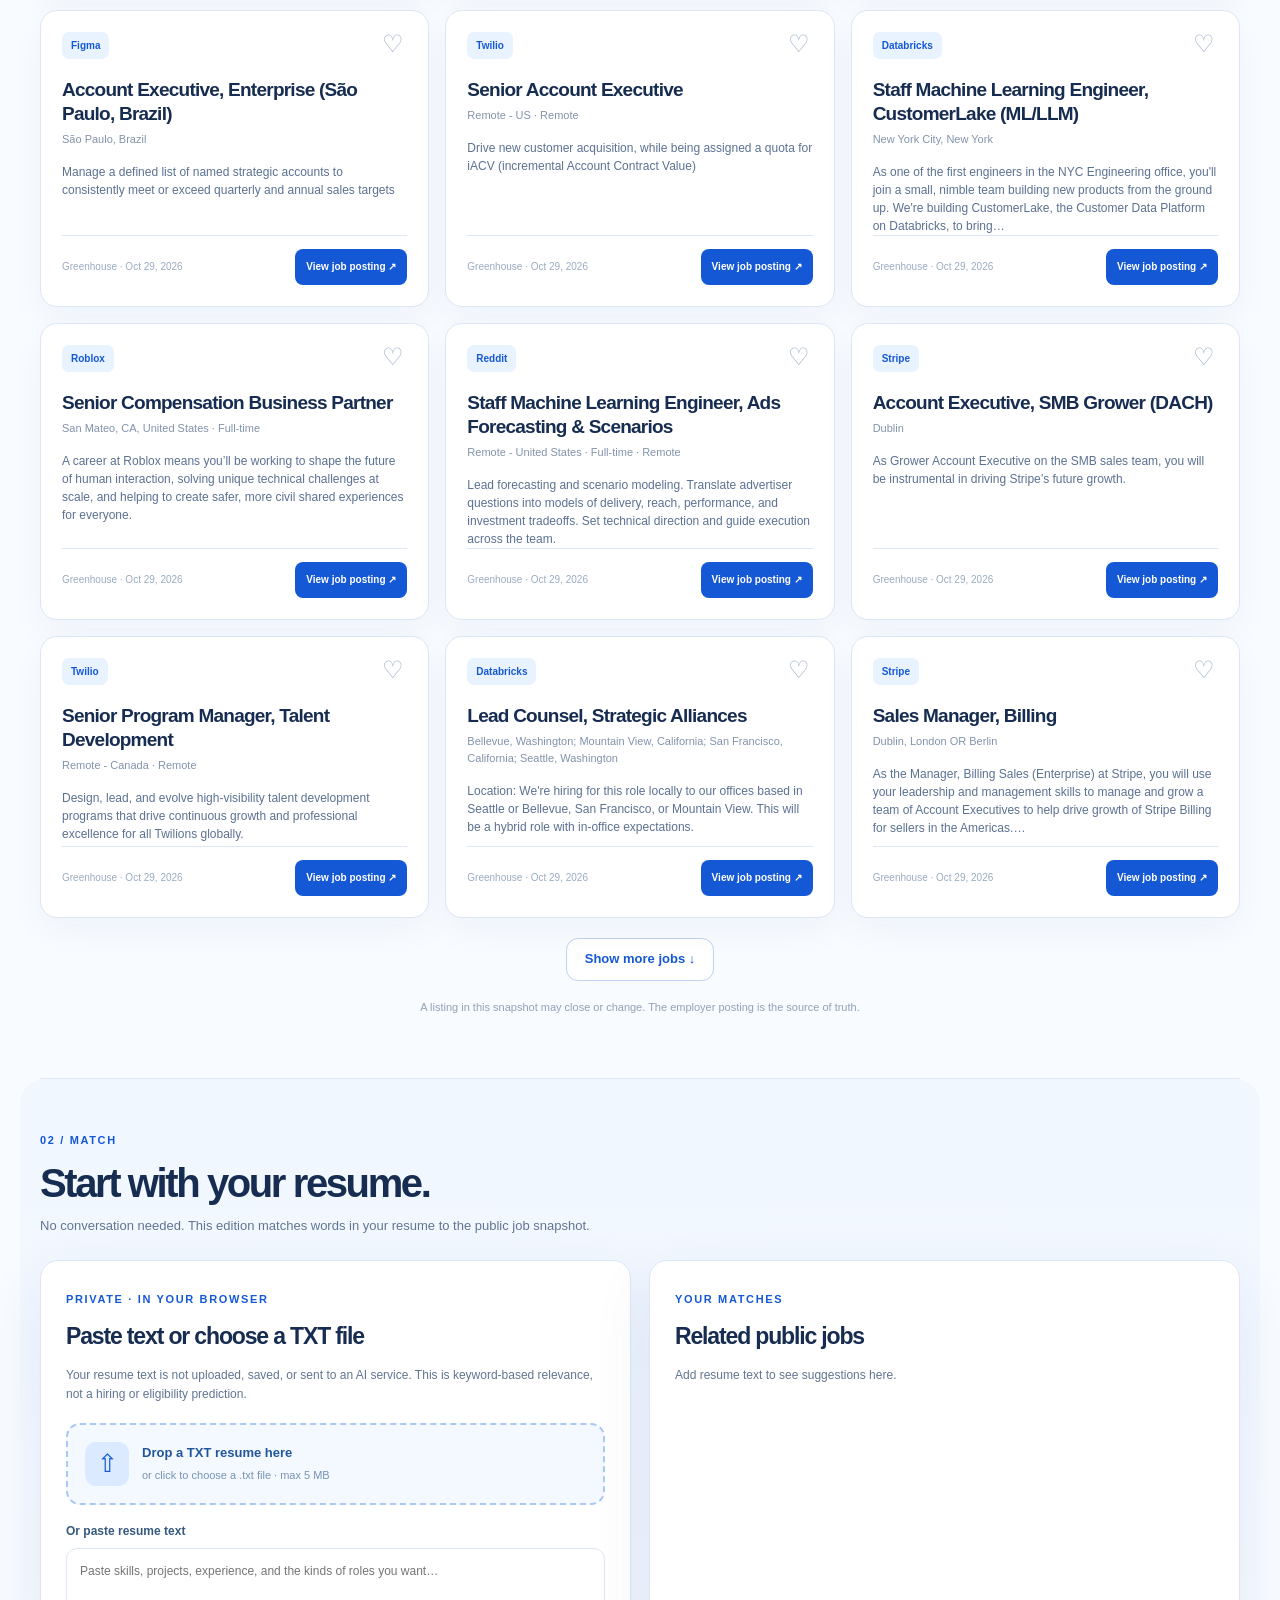
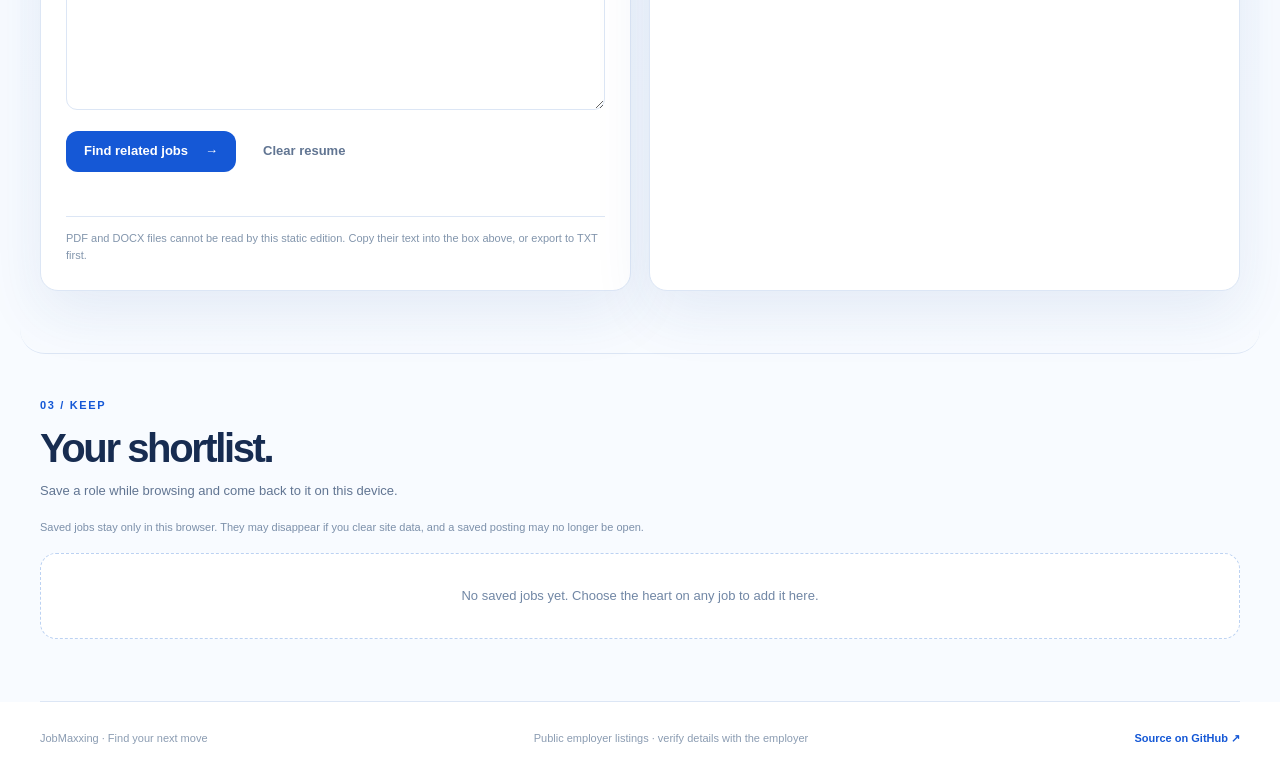
==== commit d948be87: "Open Career chat as full page and expose job posting links" ====
--- a/docs/index.html
+++ b/docs/index.html
@@ -6,9 +6,9 @@
   <meta name="description" content="Explore public job postings, match resume text, and save opportunities with JobMaxxing. This GitHub Pages edition runs in your browser.">
   <meta name="theme-color" content="#1558d6">
   <title>JobMaxxing · Find Your Next Move</title>
-  <link rel="stylesheet" href="styles.css?v=1">
+  <link rel="stylesheet" href="styles.css?v=20261030-posting-1">
   <script src="matching.js?v=1" defer></script>
-  <script src="app.js?v=1" defer></script>
+  <script src="app.js?v=20261030-posting-1" defer></script>
 </head>
 <body>
   <header class="site-header">
--- a/docs/styles.css
+++ b/docs/styles.css
@@ -10,3 +10,6 @@
 @media(max-width:1000px){.job-grid{grid-template-columns:repeat(2,minmax(0,1fr))}.hero{padding:55px 30px}.site-header{padding:0 25px}.site-nav{gap:13px}.hero-art{transform:scale(.85)}}
 @media(max-width:700px){.site-header{height:auto;min-height:68px;flex-wrap:wrap;gap:8px 14px;padding:12px 18px}.brand{font-size:17px}.brand-mark{width:31px;height:31px;font-size:20px}.tour-open{margin-left:auto;font-size:10px;padding:7px 9px}.site-nav{order:3;margin:3px 0 0;width:100%;justify-content:space-between;gap:6px;font-size:10px}.site-nav a{white-space:nowrap}.hero{grid-template-columns:1fr;min-height:0;padding:45px 22px}.hero-art{display:none}.hero h1{font-size:clamp(39px,10vw,57px)}.hero p{font-size:14px}.container{width:calc(100% - 28px)}.edition-note{margin-top:15px}.section{scroll-margin-top:115px;padding:31px 0 46px}.section-heading h2{font-size:29px}.section-spark{display:none}.search-panel{padding:13px}.search-field{flex-basis:100%}.filter-field{flex:1}.filter-field select{width:100%;min-width:0}.early-field{flex-basis:100%;height:28px}.job-grid{grid-template-columns:1fr}.job-card{min-height:0}.resume-section{margin:0 -14px;padding:35px 14px 48px;border-radius:18px}.resume-layout{grid-template-columns:1fr}.resume-card,.match-card{padding:18px}.results-top{flex-direction:column;gap:3px}.results-top span{text-align:left}.site-footer{padding:25px 18px}.tour-card{max-height:calc(100dvh - 20px);overflow:auto}}
 @media(prefers-reduced-motion:reduce){html{scroll-behavior:auto}.button{transition:none}}
+.job-foot .job-posting-link{display:inline-flex;align-items:center;justify-content:center;min-height:36px;padding:8px 11px;border-radius:8px;background:var(--blue);color:#fff;text-decoration:none;font-size:10px;font-weight:800;white-space:nowrap}
+.job-foot .job-posting-link:hover{background:#1044ac;text-decoration:none}
+.job-foot .job-posting-link:focus-visible{outline:3px solid #8bb8fa;outline-offset:2px}
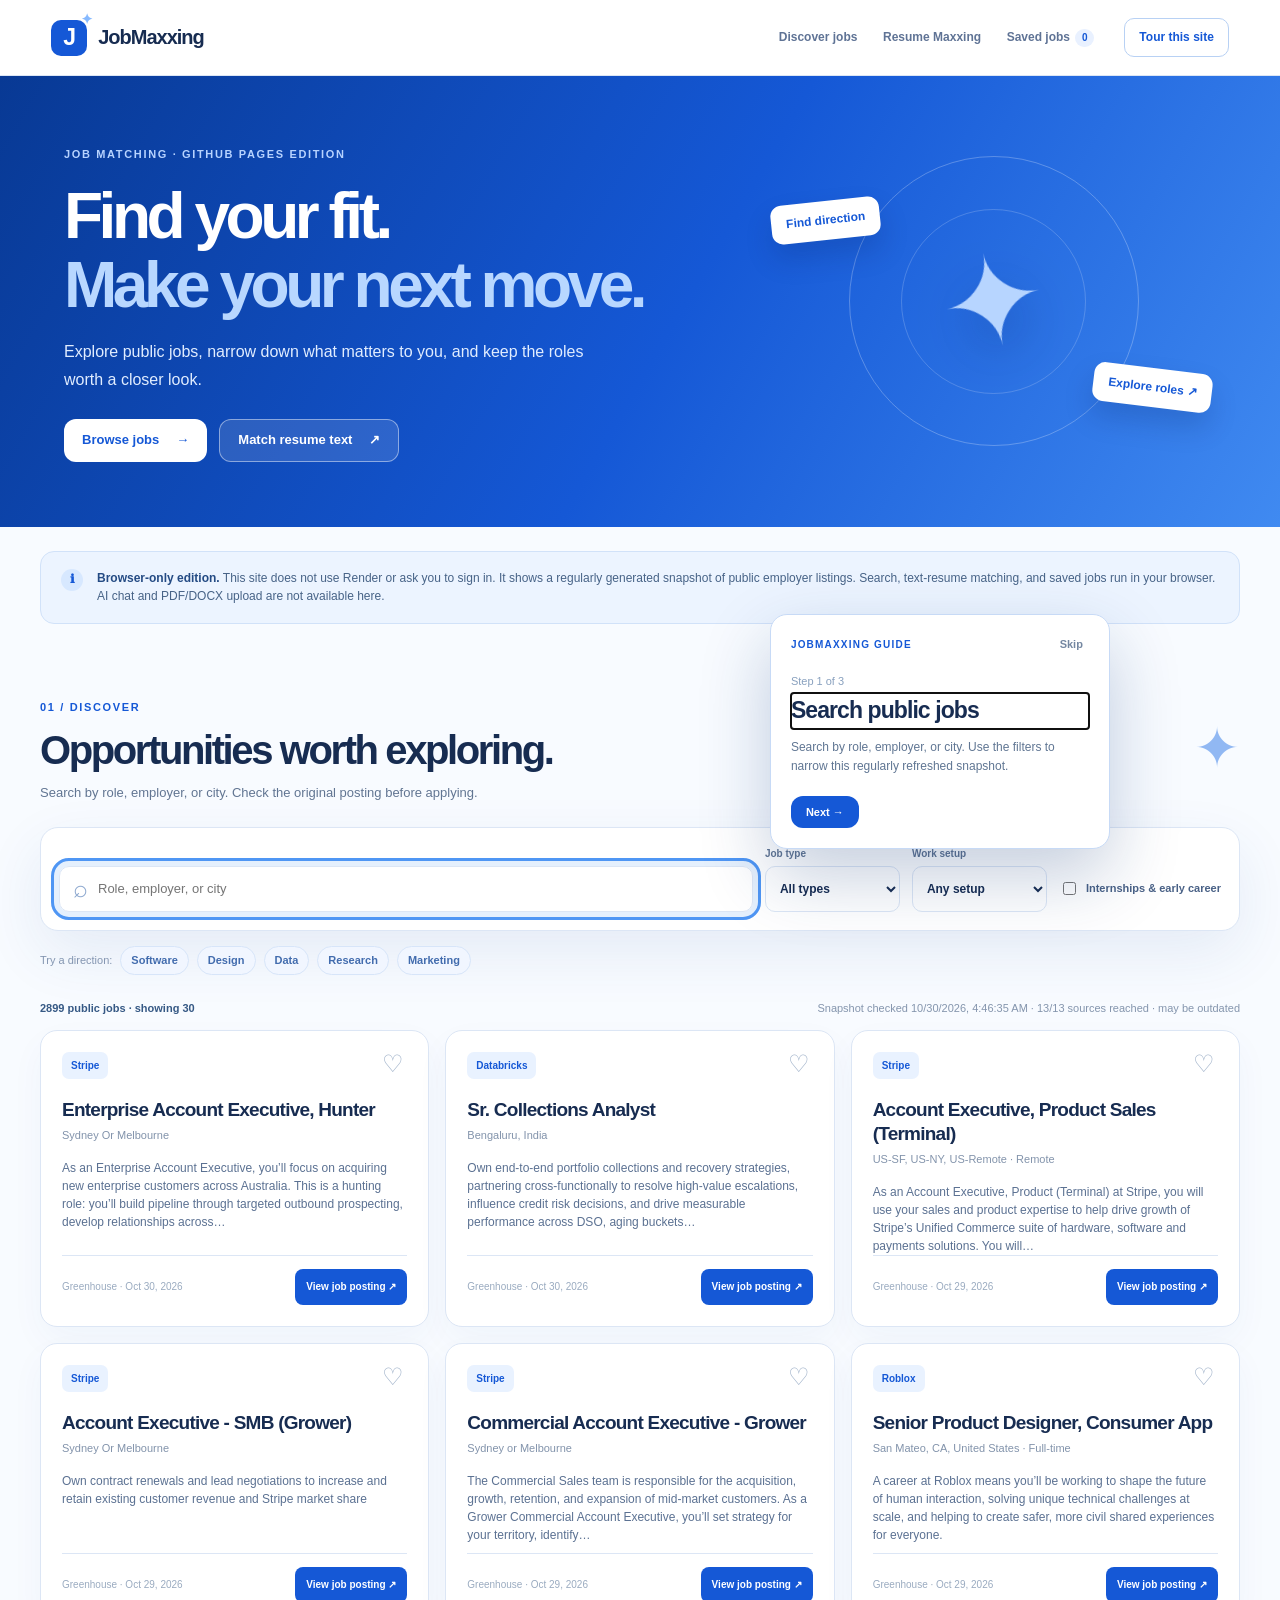
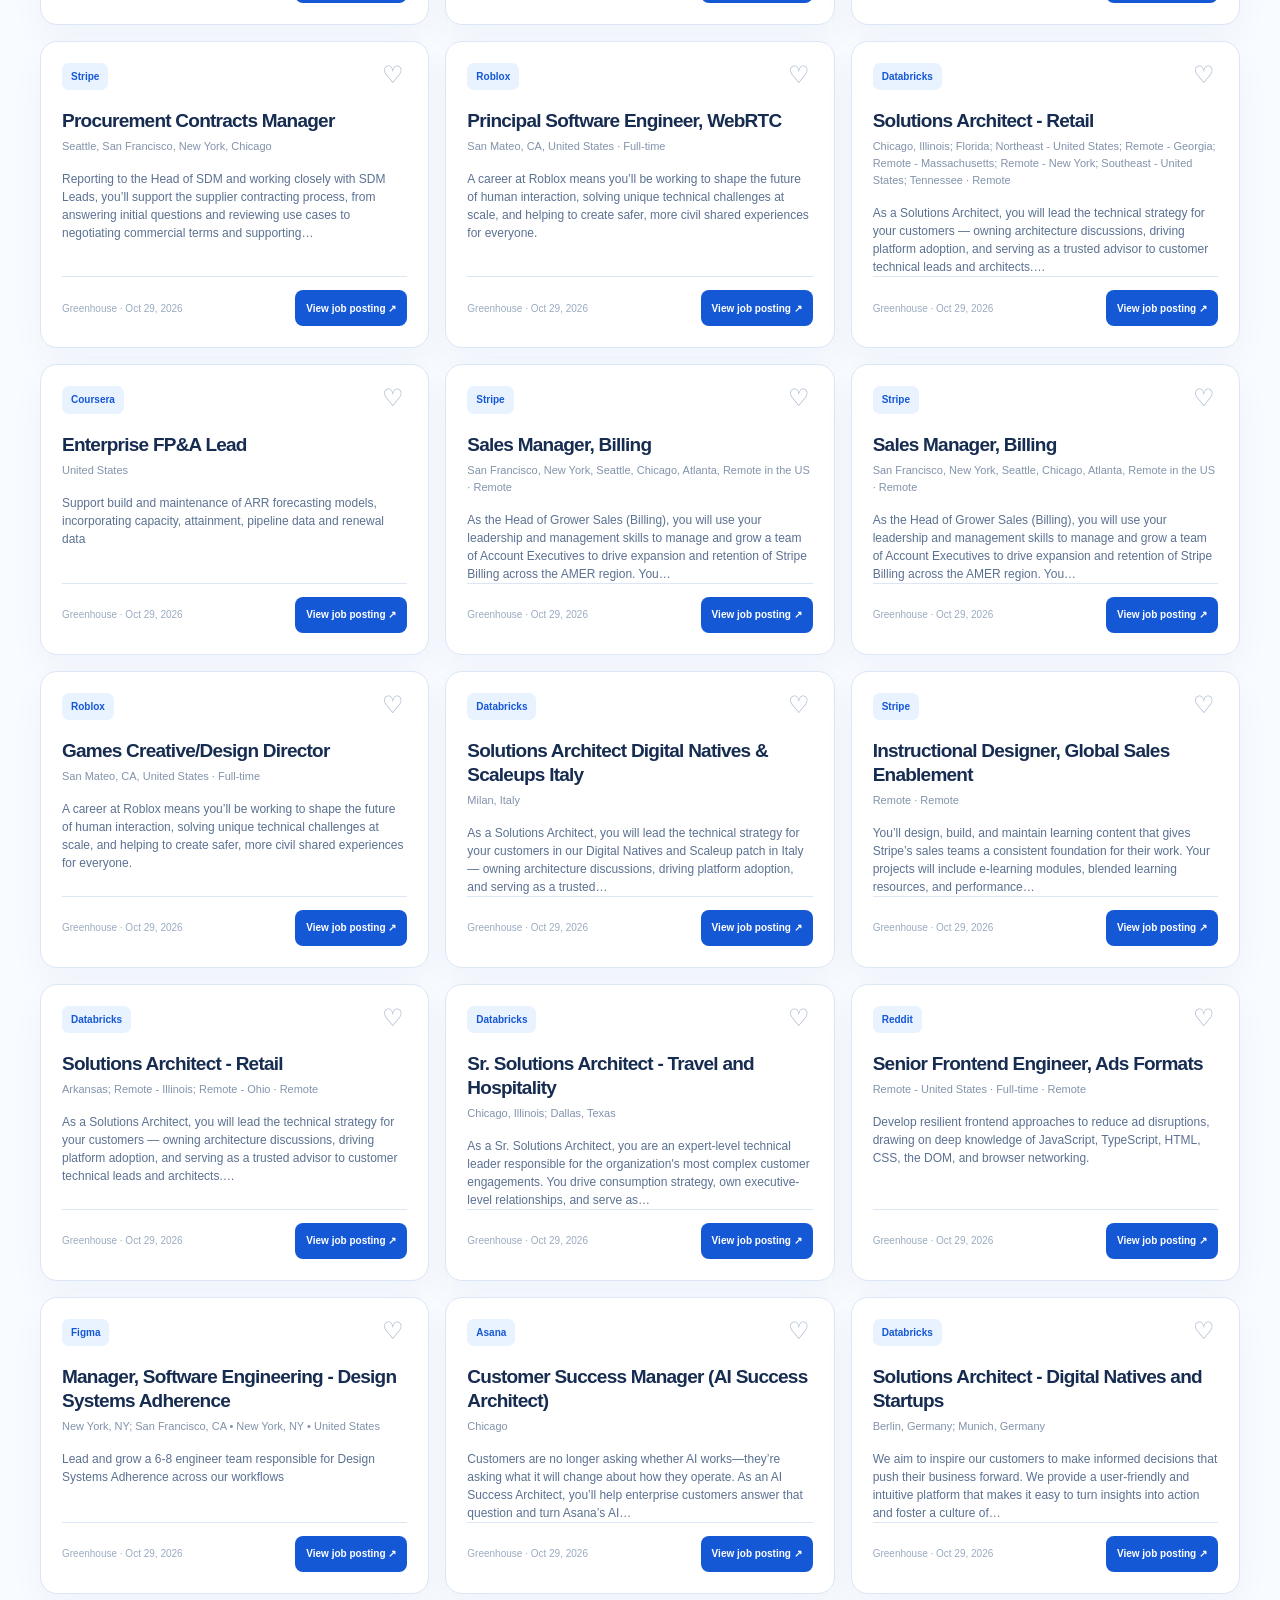
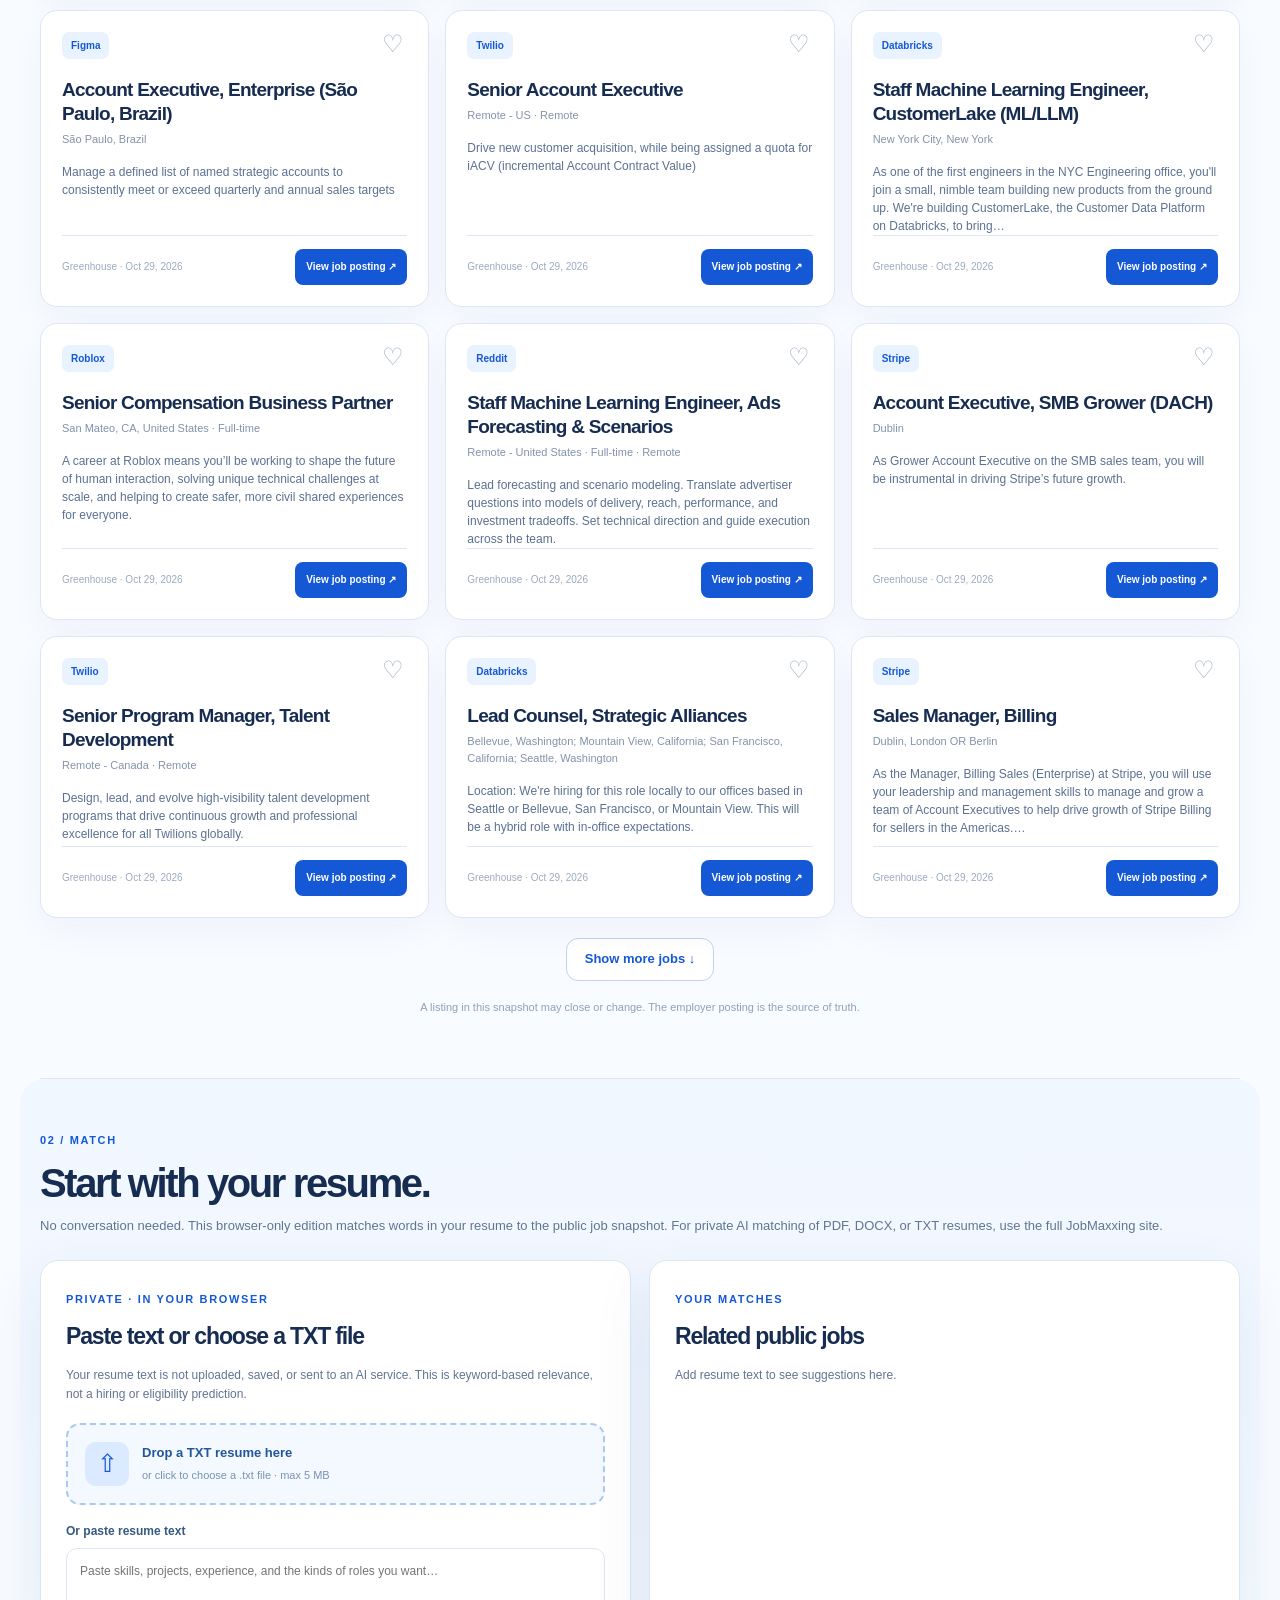
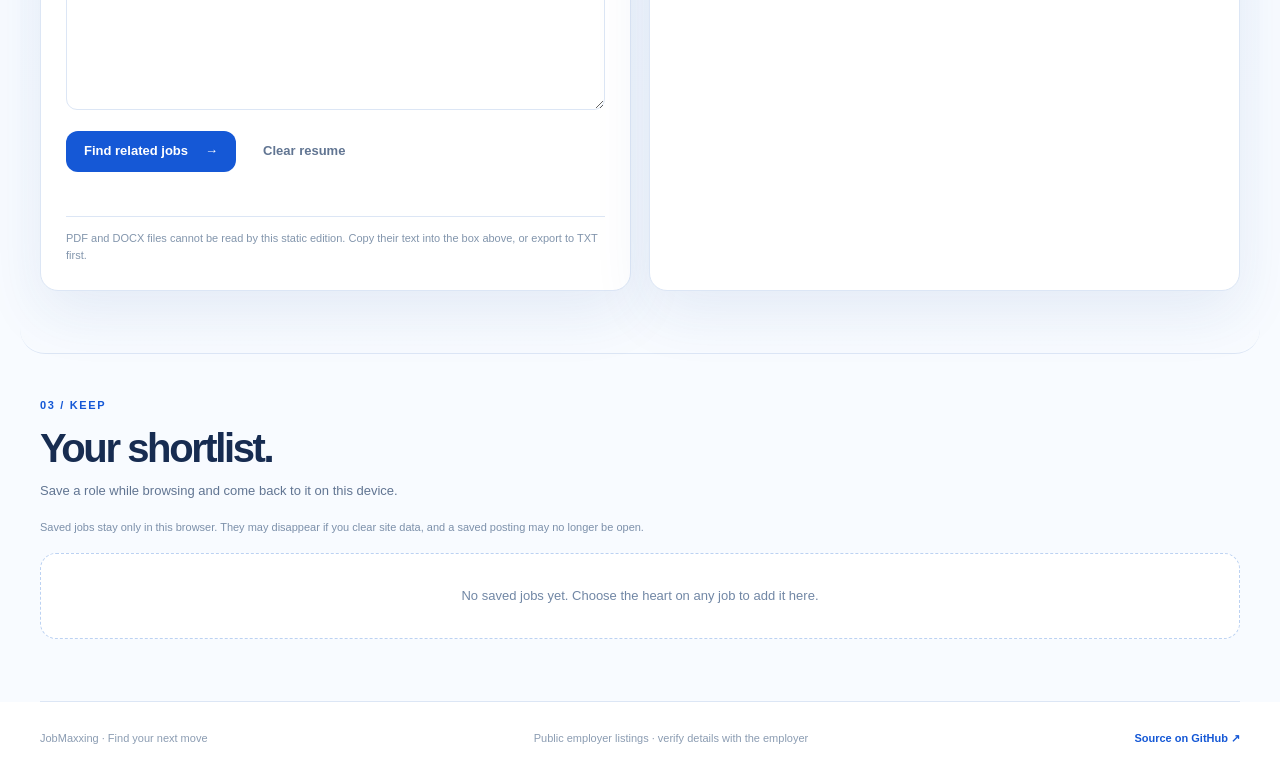
==== commit 45c0c53d: "Add private semantic resume matching" ====
--- a/docs/index.html
+++ b/docs/index.html
@@ -55,7 +55,7 @@
       </section>
 
       <section id="resume" class="section resume-section" aria-labelledby="resume-title">
-        <div class="section-heading"><div><span class="section-kicker">02 / MATCH</span><h2 id="resume-title">Start with your resume.</h2><p>No conversation needed. This edition matches words in your resume to the public job snapshot.</p></div></div>
+        <div class="section-heading"><div><span class="section-kicker">02 / MATCH</span><h2 id="resume-title">Start with your resume.</h2><p>No conversation needed. This browser-only edition matches words in your resume to the public job snapshot. For private AI matching of PDF, DOCX, or TXT resumes, use the <a href="https://jobmaxxing-linda.onrender.com/">full JobMaxxing site</a>.</p></div></div>
         <div class="resume-layout">
           <div class="resume-card">
             <span class="card-eyebrow">PRIVATE · IN YOUR BROWSER</span>
